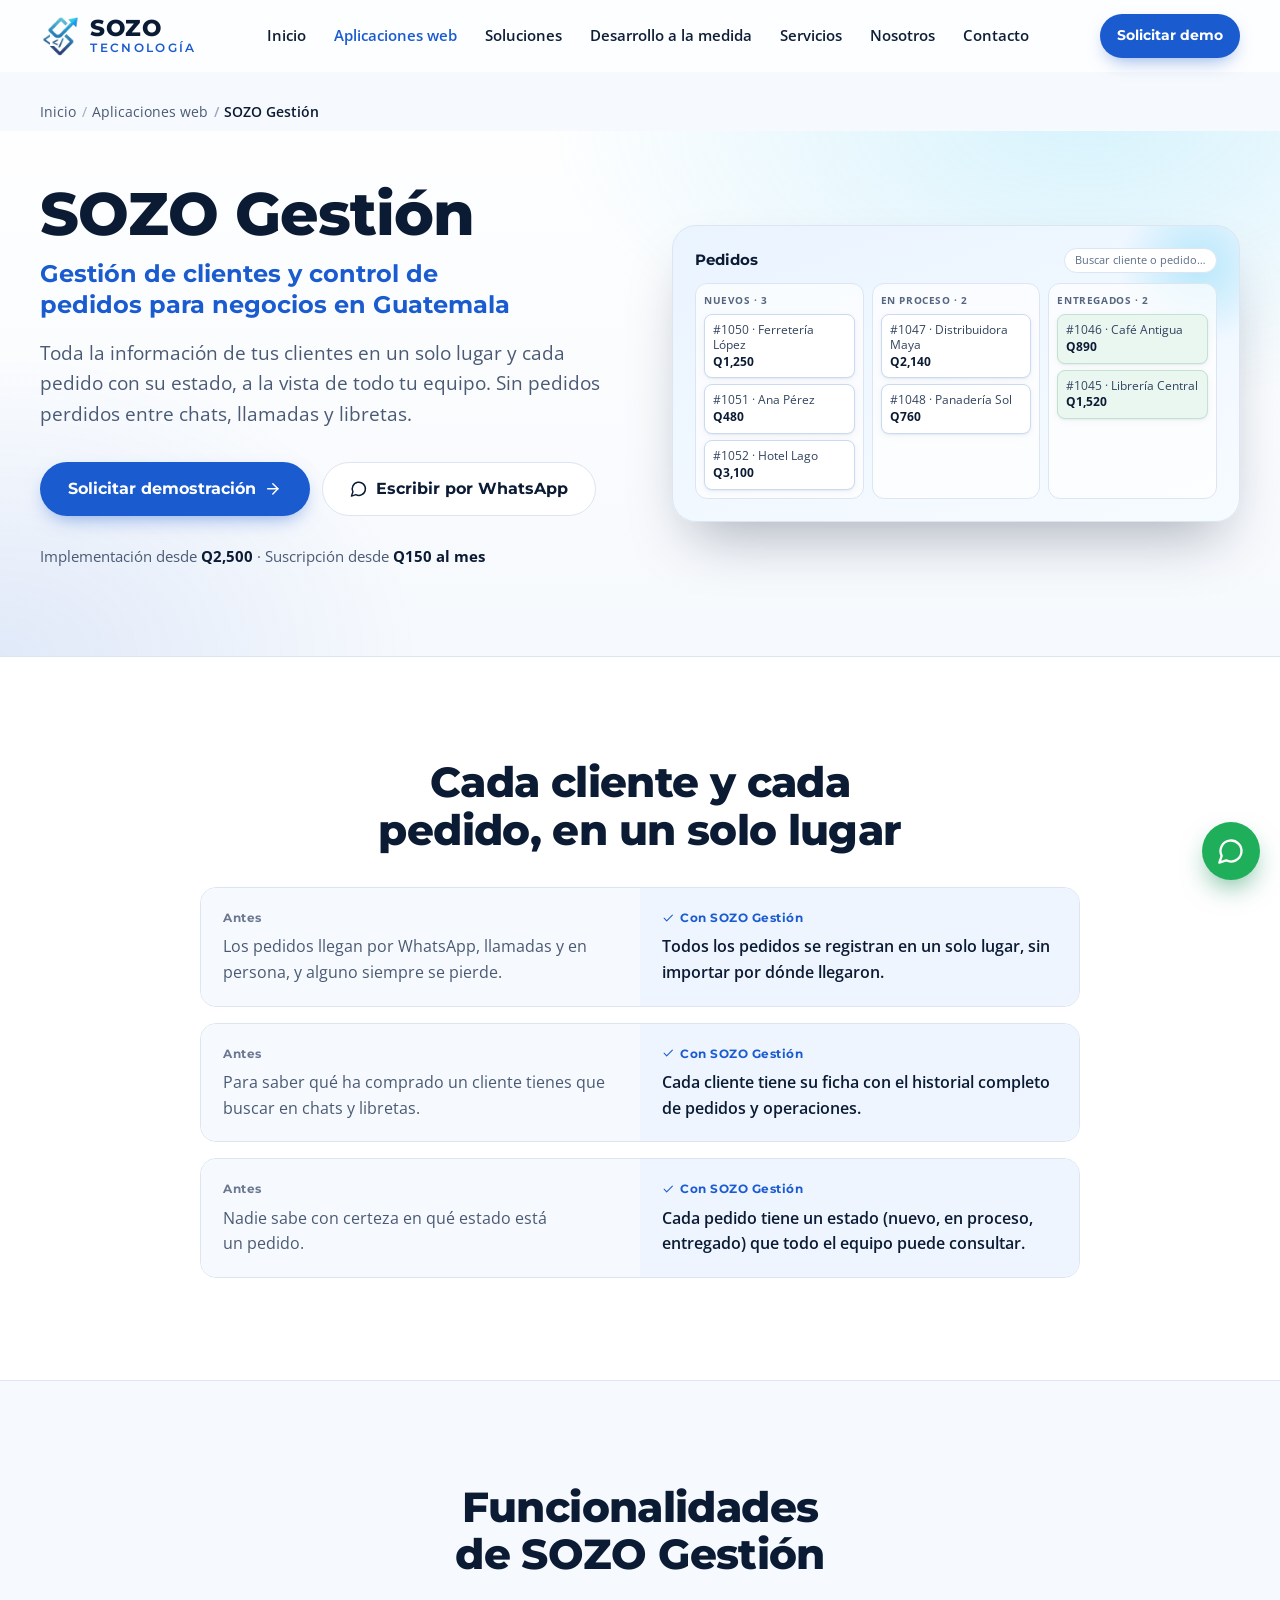
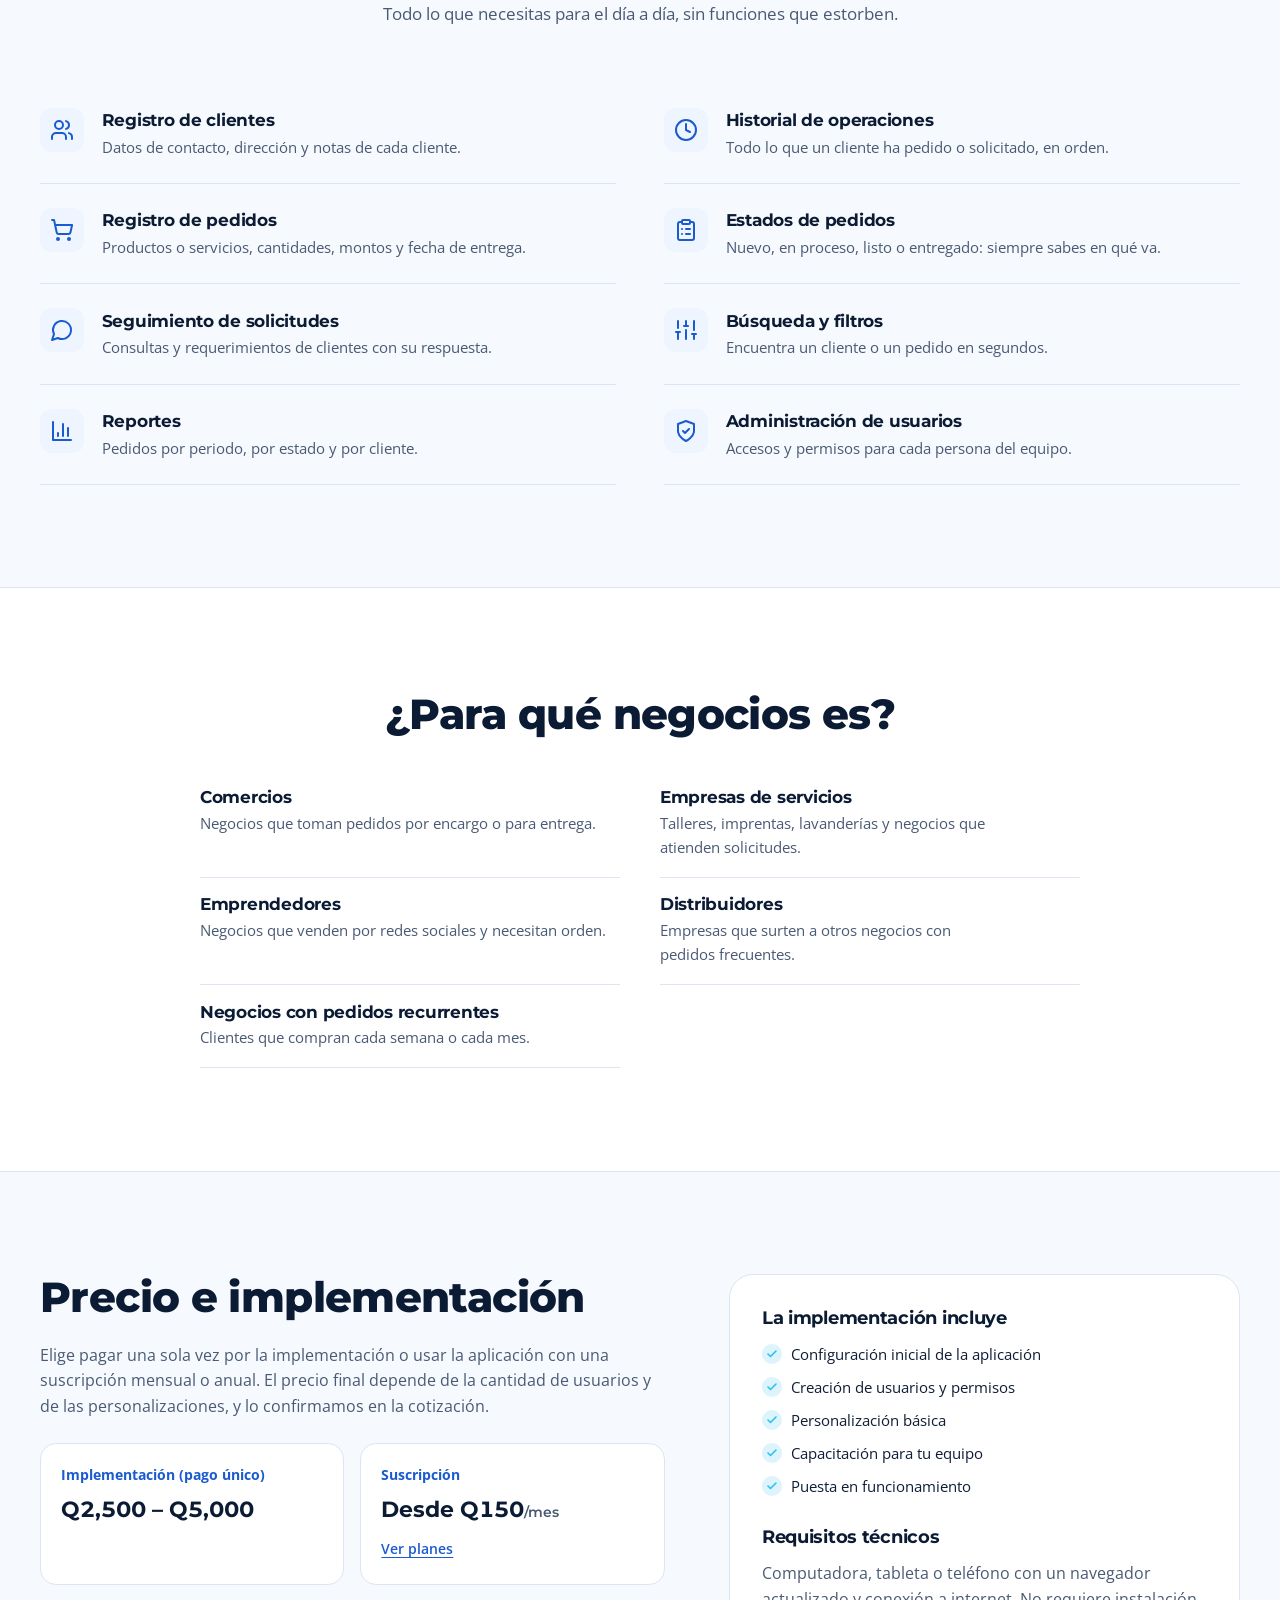
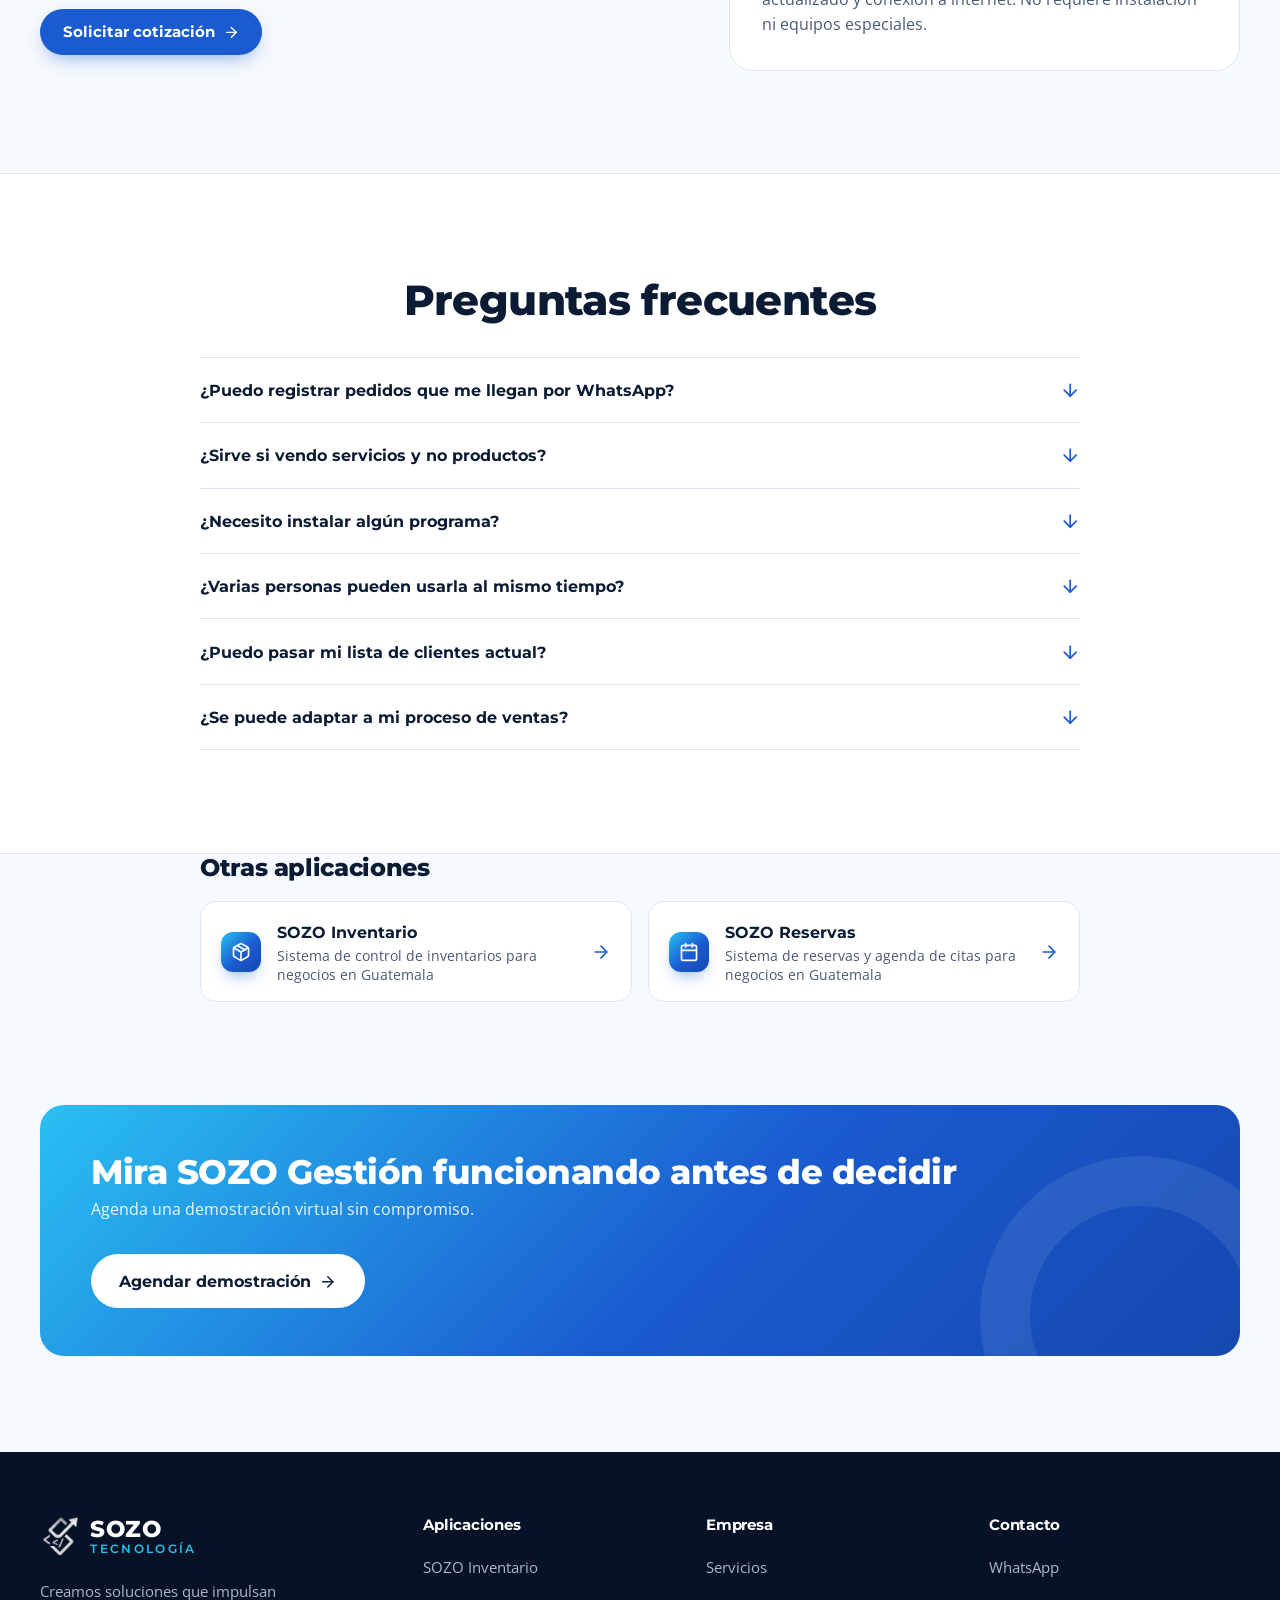
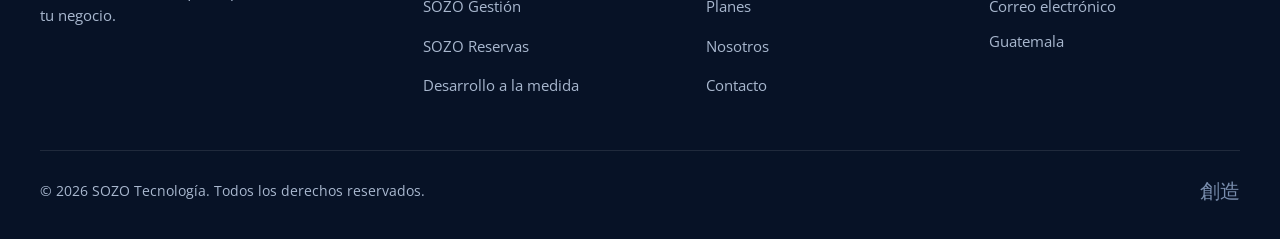
==== aplicaciones/gestion/index.html @ 4a306471 "Páginas propias para SOZO Inventario, Gestión y Reservas" ====
<!doctype html>
<html lang="es-GT">
<head>
  <meta charset="utf-8">
  <meta name="viewport" content="width=device-width, initial-scale=1">
  <title>SOZO Gestión | Gestión de clientes y control de pedidos en Guatemala</title>
  <meta name="description" content="Centraliza la información de tus clientes y da seguimiento a cada pedido, desde que entra hasta que se entrega. Implementación desde Q2,500 en Guatemala.">
  <link rel="canonical" href="https://sazosoluciones.github.io/sozo-tecnologia/aplicaciones/gestion/">
  <meta name="robots" content="index, follow">
  <meta name="theme-color" content="#FFFFFF">
  <meta property="og:type" content="website">
  <meta property="og:locale" content="es_GT">
  <meta property="og:site_name" content="SOZO Tecnología">
  <meta property="og:url" content="https://sazosoluciones.github.io/sozo-tecnologia/aplicaciones/gestion/">
  <meta property="og:title" content="SOZO Gestión: Gestión de clientes y control de pedidos para negocios en Guatemala">
  <meta property="og:description" content="Centraliza la información de tus clientes y da seguimiento a cada pedido, desde que entra hasta que se entrega. Implementación desde Q2,500 en Guatemala.">
  <meta property="og:image" content="https://sazosoluciones.github.io/sozo-tecnologia/assets/og-image.jpg">
  <meta property="og:image:width" content="1200">
  <meta property="og:image:height" content="630">
  <meta property="og:image:alt" content="Logo de SOZO Tecnología: aplicaciones web para negocios en Guatemala">
  <meta name="twitter:card" content="summary_large_image">
  <meta name="twitter:title" content="SOZO Gestión | Gestión de clientes y control de pedidos en Guatemala">
  <meta name="twitter:description" content="Centraliza la información de tus clientes y da seguimiento a cada pedido, desde que entra hasta que se entrega. Implementación desde Q2,500 en Guatemala.">
  <meta name="twitter:image" content="https://sazosoluciones.github.io/sozo-tecnologia/assets/og-image.jpg">
  <link rel="icon" href="../../assets/favicon.ico" sizes="any">
  <link rel="icon" type="image/png" sizes="32x32" href="../../assets/favicon-32.png">
  <link rel="apple-touch-icon" href="../../assets/apple-touch-icon.png">
  <link rel="preconnect" href="https://fonts.googleapis.com">
  <link rel="preconnect" href="https://fonts.gstatic.com" crossorigin>
  <link href="https://fonts.googleapis.com/css2?family=Montserrat:wght@600;700;800&family=Open+Sans:wght@400;500;600;700&display=swap" rel="stylesheet">
  <link rel="stylesheet" href="../../styles.css">
  <script>document.documentElement.classList.add("js");</script>
  <script type="application/ld+json">
{
  "@context": "https://schema.org",
  "@graph": [
    {
      "@type": "SoftwareApplication",
      "@id": "https://sazosoluciones.github.io/sozo-tecnologia/aplicaciones/gestion/#aplicacion",
      "name": "SOZO Gestión",
      "description": "Centraliza la información de tus clientes y da seguimiento a cada pedido, desde que entra hasta que se entrega. Implementación desde Q2,500 en Guatemala.",
      "url": "https://sazosoluciones.github.io/sozo-tecnologia/aplicaciones/gestion/",
      "applicationCategory": "BusinessApplication",
      "operatingSystem": "Navegador web",
      "inLanguage": "es",
      "image": "https://sazosoluciones.github.io/sozo-tecnologia/assets/og-image.jpg",
      "featureList": [
        "Registro de clientes",
        "Historial de operaciones",
        "Registro de pedidos",
        "Estados de pedidos",
        "Seguimiento de solicitudes",
        "Búsqueda y filtros",
        "Reportes",
        "Administración de usuarios"
      ],
      "offers": {
        "@type": "AggregateOffer",
        "priceCurrency": "GTQ",
        "lowPrice": 2500,
        "highPrice": 5000,
        "description": "Precio de implementación. También disponible por suscripción mensual desde Q150.",
        "areaServed": "GT"
      },
      "provider": {
        "@id": "https://sazosoluciones.github.io/sozo-tecnologia/#empresa"
      }
    },
    {
      "@type": "ProfessionalService",
      "@id": "https://sazosoluciones.github.io/sozo-tecnologia/#empresa",
      "name": "SOZO Tecnología",
      "url": "https://sazosoluciones.github.io/sozo-tecnologia/",
      "telephone": "+502 5690 7669",
      "email": "sazosolucionesdigitales@gmail.com",
      "areaServed": {
        "@type": "Country",
        "name": "Guatemala"
      }
    },
    {
      "@type": "BreadcrumbList",
      "itemListElement": [
        {
          "@type": "ListItem",
          "position": 1,
          "name": "Inicio",
          "item": "https://sazosoluciones.github.io/sozo-tecnologia/"
        },
        {
          "@type": "ListItem",
          "position": 2,
          "name": "Aplicaciones web",
          "item": "https://sazosoluciones.github.io/sozo-tecnologia/#aplicaciones"
        },
        {
          "@type": "ListItem",
          "position": 3,
          "name": "SOZO Gestión",
          "item": "https://sazosoluciones.github.io/sozo-tecnologia/aplicaciones/gestion/"
        }
      ]
    },
    {
      "@type": "FAQPage",
      "mainEntity": [
        {
          "@type": "Question",
          "name": "¿Puedo registrar pedidos que me llegan por WhatsApp?",
          "acceptedAnswer": {
            "@type": "Answer",
            "text": "Sí. Cualquier persona de tu equipo registra el pedido en la aplicación, sin importar si llegó por WhatsApp, por teléfono o en persona. Así todos quedan en un solo lugar."
          }
        },
        {
          "@type": "Question",
          "name": "¿Sirve si vendo servicios y no productos?",
          "acceptedAnswer": {
            "@type": "Answer",
            "text": "Sí. Puedes registrar solicitudes de servicio y darles seguimiento con sus estados, igual que un pedido."
          }
        },
        {
          "@type": "Question",
          "name": "¿Necesito instalar algún programa?",
          "acceptedAnswer": {
            "@type": "Answer",
            "text": "No. SOZO Gestión funciona en el navegador de tu computadora, tableta o teléfono, con conexión a internet."
          }
        },
        {
          "@type": "Question",
          "name": "¿Varias personas pueden usarla al mismo tiempo?",
          "acceptedAnswer": {
            "@type": "Answer",
            "text": "Sí, en los planes Estándar y Profesional. Cada persona tiene su usuario y sus permisos, y todos ven la misma información actualizada."
          }
        },
        {
          "@type": "Question",
          "name": "¿Puedo pasar mi lista de clientes actual?",
          "acceptedAnswer": {
            "@type": "Answer",
            "text": "Sí. Con el servicio de carga inicial de datos, desde Q500, cargamos tus clientes para que empieces con la información completa."
          }
        },
        {
          "@type": "Question",
          "name": "¿Se puede adaptar a mi proceso de ventas?",
          "acceptedAnswer": {
            "@type": "Answer",
            "text": "Sí. Podemos ajustar estados, campos y reportes, o agregar módulos como personalización, con precios desde Q500 según el alcance."
          }
        }
      ]
    }
  ]
}
  </script>
</head>
<body data-app="gestion">

<!-- Página generada por _build/generar_paginas.py: edita el contenido allí -->
<svg width="0" height="0" style="position:absolute" aria-hidden="true">
  <defs>
    <linearGradient id="g-brand" x1="0" y1="0" x2="1" y2="1"><stop offset="0" stop-color="#29C0F2"/><stop offset="1" stop-color="#1A55C8"/></linearGradient>
  </defs>
  <symbol id="i-package" viewBox="0 0 24 24"><path d="M16.5 9.4 7.55 4.24"/><path d="M21 16V8a2 2 0 0 0-1-1.73l-7-4a2 2 0 0 0-2 0l-7 4A2 2 0 0 0 3 8v8a2 2 0 0 0 1 1.73l7 4a2 2 0 0 0 2 0l7-4A2 2 0 0 0 21 16z"/><polyline points="3.29 7 12 12 20.71 7"/><line x1="12" x2="12" y1="22" y2="12"/></symbol>
  <symbol id="i-users" viewBox="0 0 24 24"><path d="M16 21v-2a4 4 0 0 0-4-4H6a4 4 0 0 0-4 4v2"/><circle cx="9" cy="7" r="4"/><path d="M22 21v-2a4 4 0 0 0-3-3.87"/><path d="M16 3.13a4 4 0 0 1 0 7.75"/></symbol>
  <symbol id="i-calendar" viewBox="0 0 24 24"><rect width="18" height="18" x="3" y="4" rx="2"/><line x1="16" x2="16" y1="2" y2="6"/><line x1="8" x2="8" y1="2" y2="6"/><line x1="3" x2="21" y1="10" y2="10"/></symbol>
  <symbol id="i-cart" viewBox="0 0 24 24"><circle cx="8" cy="21" r="1"/><circle cx="19" cy="21" r="1"/><path d="M2.05 2.05h2l2.66 12.42a2 2 0 0 0 2 1.58h9.78a2 2 0 0 0 1.95-1.57l1.65-7.43H5.12"/></symbol>
  <symbol id="i-clipboard" viewBox="0 0 24 24"><rect width="8" height="4" x="8" y="2" rx="1"/><path d="M16 4h2a2 2 0 0 1 2 2v14a2 2 0 0 1-2 2H6a2 2 0 0 1-2-2V6a2 2 0 0 1 2-2h2"/><path d="M12 11h4"/><path d="M12 16h4"/><path d="M8 11h.01"/><path d="M8 16h.01"/></symbol>
  <symbol id="i-trending" viewBox="0 0 24 24"><polyline points="22 7 13.5 15.5 8.5 10.5 2 17"/><polyline points="16 7 22 7 22 13"/></symbol>
  <symbol id="i-wallet" viewBox="0 0 24 24"><path d="M21 12V7H5a2 2 0 0 1 0-4h14v4"/><path d="M3 5v14a2 2 0 0 0 2 2h16v-5"/><path d="M18 12a2 2 0 0 0 0 4h4v-4Z"/></symbol>
  <symbol id="i-database" viewBox="0 0 24 24"><ellipse cx="12" cy="5" rx="9" ry="3"/><path d="M3 5V19A9 3 0 0 0 21 19V5"/><path d="M3 12A9 3 0 0 0 21 12"/></symbol>
  <symbol id="i-sliders" viewBox="0 0 24 24"><line x1="4" x2="4" y1="21" y2="14"/><line x1="4" x2="4" y1="10" y2="3"/><line x1="12" x2="12" y1="21" y2="12"/><line x1="12" x2="12" y1="8" y2="3"/><line x1="20" x2="20" y1="21" y2="16"/><line x1="20" x2="20" y1="12" y2="3"/><line x1="2" x2="6" y1="14" y2="14"/><line x1="10" x2="14" y1="8" y2="8"/><line x1="18" x2="22" y1="16" y2="16"/></symbol>
  <symbol id="i-monitor" viewBox="0 0 24 24"><rect width="20" height="14" x="2" y="3" rx="2"/><line x1="8" x2="16" y1="21" y2="21"/><line x1="12" x2="12" y1="17" y2="21"/></symbol>
  <symbol id="i-shield" viewBox="0 0 24 24"><path d="M12 22s8-4 8-10V5l-8-3-8 3v7c0 6 8 10 8 10"/><path d="m9 12 2 2 4-4"/></symbol>
  <symbol id="i-zap" viewBox="0 0 24 24"><polygon points="13 2 3 14 12 14 11 22 21 10 12 10 13 2"/></symbol>
  <symbol id="i-headphones" viewBox="0 0 24 24"><path d="M3 14h3a2 2 0 0 1 2 2v3a2 2 0 0 1-2 2H5a2 2 0 0 1-2-2v-7a9 9 0 0 1 18 0v7a2 2 0 0 1-2 2h-1a2 2 0 0 1-2-2v-3a2 2 0 0 1 2-2h3"/></symbol>
  <symbol id="i-cap" viewBox="0 0 24 24"><path d="M22 10v6M2 10l10-5 10 5-10 5z"/><path d="M6 12v5c3 3 9 3 12 0v-5"/></symbol>
  <symbol id="i-wrench" viewBox="0 0 24 24"><path d="M14.7 6.3a1 1 0 0 0 0 1.4l1.6 1.6a1 1 0 0 0 1.4 0l3.77-3.77a6 6 0 0 1-7.94 7.94l-6.91 6.91a2.12 2.12 0 0 1-3-3l6.91-6.91a6 6 0 0 1 7.94-7.94l-3.76 3.76z"/></symbol>
  <symbol id="i-plug" viewBox="0 0 24 24"><path d="M12 22v-5"/><path d="M9 8V2"/><path d="M15 8V2"/><path d="M18 8v5a4 4 0 0 1-4 4h-4a4 4 0 0 1-4-4V8Z"/></symbol>
  <symbol id="i-rocket" viewBox="0 0 24 24"><path d="M4.5 16.5c-1.5 1.26-2 5-2 5s3.74-.5 5-2c.71-.84.7-2.13-.09-2.91a2.18 2.18 0 0 0-2.91-.09z"/><path d="m12 15-3-3a22 22 0 0 1 2-3.95A12.88 12.88 0 0 1 22 2c0 2.72-.78 7.5-6 11a22.35 22.35 0 0 1-4 2z"/><path d="M9 12H4s.55-3.03 2-4c1.62-1.08 5 0 5 0"/><path d="M12 15v5s3.03-.55 4-2c1.08-1.62 0-5 0-5"/></symbol>
  <symbol id="i-pen" viewBox="0 0 24 24"><path d="M12 20h9"/><path d="M16.5 3.5a2.12 2.12 0 0 1 3 3L7 19l-4 1 1-4Z"/></symbol>
  <symbol id="i-check" viewBox="0 0 24 24"><path d="M20 6 9 17l-5-5"/></symbol>
  <symbol id="i-arrow" viewBox="0 0 24 24"><path d="M5 12h14"/><path d="m12 5 7 7-7 7"/></symbol>
  <symbol id="i-chat" viewBox="0 0 24 24"><path d="M7.9 20A9 9 0 1 0 4 16.1L2 22Z"/></symbol>
  <symbol id="i-mail" viewBox="0 0 24 24"><rect width="20" height="16" x="2" y="4" rx="2"/><path d="m22 7-8.97 5.7a1.94 1.94 0 0 1-2.06 0L2 7"/></symbol>
  <symbol id="i-menu" viewBox="0 0 24 24"><line x1="4" x2="20" y1="12" y2="12"/><line x1="4" x2="20" y1="6" y2="6"/><line x1="4" x2="20" y1="18" y2="18"/></symbol>
  <symbol id="i-x" viewBox="0 0 24 24"><path d="M18 6 6 18"/><path d="m6 6 12 12"/></symbol>
  <symbol id="i-chart" viewBox="0 0 24 24"><path d="M3 3v18h18"/><path d="M18 17V9"/><path d="M13 17V5"/><path d="M8 17v-3"/></symbol>
  <symbol id="i-layers" viewBox="0 0 24 24"><path d="m12.83 2.18a2 2 0 0 0-1.66 0L2.6 6.08a1 1 0 0 0 0 1.83l8.58 3.91a2 2 0 0 0 1.66 0l8.58-3.9a1 1 0 0 0 0-1.83Z"/><path d="m22 17.65-9.17 4.16a2 2 0 0 1-1.66 0L2 17.65"/><path d="m22 12.65-9.17 4.16a2 2 0 0 1-1.66 0L2 12.65"/></symbol>
  <symbol id="i-clock" viewBox="0 0 24 24"><circle cx="12" cy="12" r="10"/><polyline points="12 6 12 12 16 14"/></symbol>
  <symbol id="i-pin" viewBox="0 0 24 24"><path d="M20 10c0 6-8 12-8 12s-8-6-8-12a8 8 0 0 1 16 0Z"/><circle cx="12" cy="10" r="3"/></symbol>
  <symbol id="i-briefcase" viewBox="0 0 24 24"><rect width="20" height="14" x="2" y="7" rx="2"/><path d="M16 21V5a2 2 0 0 0-2-2h-4a2 2 0 0 0-2 2v16"/></symbol>
  <symbol id="i-cloud" viewBox="0 0 24 24"><path d="M17.5 19H9a7 7 0 1 1 6.71-9h1.79a4.5 4.5 0 1 1 0 9Z"/></symbol>
  <symbol id="i-code" viewBox="0 0 24 24"><polyline points="16 18 22 12 16 6"/><polyline points="8 6 2 12 8 18"/></symbol>
</svg>

<a class="skip-link" href="#contenido">Saltar al contenido</a>

<header class="site-header" id="top">
  <div class="container header-inner">
    <a class="brand" href="../../" aria-label="SOZO Tecnología, ir al inicio">
      <img src="../../assets/sozo-mark-96.png" alt="" width="40" height="40">
      <span class="brand-text">
        <span class="brand-name">SOZO</span>
        <span class="brand-sub">Tecnología</span>
      </span>
    </a>

    <nav class="main-nav" id="main-nav" aria-label="Principal">
      <ul>
        <li><a href="../../">Inicio</a></li>
        <li><a class="active" href="../../#aplicaciones">Aplicaciones web</a></li>
        <li><a href="../../#soluciones">Soluciones</a></li>
        <li><a href="../../#personalizado">Desarrollo a la medida</a></li>
        <li><a href="../../#servicios">Servicios</a></li>
        <li><a href="../../#nosotros">Nosotros</a></li>
        <li><a href="../../#contacto">Contacto</a></li>
      </ul>
      <a class="btn btn-primary nav-cta-mobile" href="../../?solicitud=demo&amp;app=gestion#contacto">Solicitar demostración</a>
    </nav>

    <div class="header-actions">
      <a class="btn btn-primary btn-sm header-cta" href="../../?solicitud=demo&amp;app=gestion#contacto">Solicitar demo</a>
      <button class="nav-toggle" type="button" aria-expanded="false" aria-controls="main-nav" aria-label="Abrir menú">
        <svg class="icon"><use href="#i-menu"/></svg>
      </button>
    </div>
  </div>
</header>

<main id="contenido">
  <nav class="breadcrumb container" aria-label="Ruta de navegación">
    <ol>
      <li><a href="../../">Inicio</a></li>
      <li><a href="../../#aplicaciones">Aplicaciones web</a></li>
      <li aria-current="page">SOZO Gestión</li>
    </ol>
  </nav>

  <section class="app-hero">
    <div class="hero-bg" aria-hidden="true"></div>
    <div class="container app-hero-grid">
      <div class="app-hero-copy">
        <h1><span class="h1-name">SOZO Gestión</span> <span class="h1-sub">Gestión de clientes y control de pedidos para negocios en Guatemala</span></h1>
        <p class="lead">Toda la información de tus clientes en un solo lugar y cada pedido con su estado, a la vista de todo tu equipo. Sin pedidos perdidos entre chats, llamadas y libretas.</p>
        <div class="hero-ctas">
          <a class="btn btn-primary btn-lg" href="../../?solicitud=demo&amp;app=gestion#contacto">Solicitar demostración <svg class="icon" aria-hidden="true"><use href="#i-arrow"/></svg></a>
          <a class="btn btn-ghost btn-lg js-wa" href="https://wa.me/50256907669" target="_blank" rel="noopener"><svg class="icon" aria-hidden="true"><use href="#i-chat"/></svg> Escribir por WhatsApp</a>
        </div>
        <p class="price-line">Implementación desde <strong>Q2,500</strong> · Suscripción desde <strong>Q150 al mes</strong></p>
      </div>
      <div class="app-hero-visual">
<div class="app-shot lg shot-orders" aria-hidden="true">
  <div class="s-head"><b>Pedidos</b><span class="s-search">Buscar cliente o pedido…</span></div>
  <div class="s-kanban">
    <div><small>Nuevos · 3</small><i>#1050 · Ferretería López<em>Q1,250</em></i><i>#1051 · Ana Pérez<em>Q480</em></i><i>#1052 · Hotel Lago<em>Q3,100</em></i></div>
    <div><small>En proceso · 2</small><i>#1047 · Distribuidora Maya<em>Q2,140</em></i><i>#1048 · Panadería Sol<em>Q760</em></i></div>
    <div><small>Entregados · 2</small><i class="done">#1046 · Café Antigua<em>Q890</em></i><i class="done">#1045 · Librería Central<em>Q1,520</em></i></div>
  </div>
</div>
      </div>
    </div>
  </section>

  <section class="section section-white" aria-labelledby="t-problema">
    <div class="container narrow">
      <h2 id="t-problema">Cada cliente y cada pedido, en un solo lugar</h2>
      <ul class="compare">
        <li class="compare-row">
          <p class="before"><span class="tag-before">Antes</span>Los pedidos llegan por WhatsApp, llamadas y en persona, y alguno siempre se pierde.</p>
          <p class="after"><span class="tag-after"><svg class="icon" aria-hidden="true"><use href="#i-check"/></svg>Con SOZO Gestión</span>Todos los pedidos se registran en un solo lugar, sin importar por dónde llegaron.</p>
        </li>
        <li class="compare-row">
          <p class="before"><span class="tag-before">Antes</span>Para saber qué ha comprado un cliente tienes que buscar en chats y libretas.</p>
          <p class="after"><span class="tag-after"><svg class="icon" aria-hidden="true"><use href="#i-check"/></svg>Con SOZO Gestión</span>Cada cliente tiene su ficha con el historial completo de pedidos y operaciones.</p>
        </li>
        <li class="compare-row">
          <p class="before"><span class="tag-before">Antes</span>Nadie sabe con certeza en qué estado está un pedido.</p>
          <p class="after"><span class="tag-after"><svg class="icon" aria-hidden="true"><use href="#i-check"/></svg>Con SOZO Gestión</span>Cada pedido tiene un estado (nuevo, en proceso, entregado) que todo el equipo puede consultar.</p>
        </li>
      </ul>
    </div>
  </section>

  <section class="section" aria-labelledby="t-funciones">
    <div class="container">
      <div class="section-head">
        <h2 id="t-funciones">Funcionalidades de SOZO Gestión</h2>
        <p>Todo lo que necesitas para el día a día, sin funciones que estorben.</p>
      </div>
      <ul class="service-grid">
        <li class="service"><svg class="icon" aria-hidden="true"><use href="#i-users"/></svg><h3>Registro de clientes</h3><p>Datos de contacto, dirección y notas de cada cliente.</p></li>
        <li class="service"><svg class="icon" aria-hidden="true"><use href="#i-clock"/></svg><h3>Historial de operaciones</h3><p>Todo lo que un cliente ha pedido o solicitado, en orden.</p></li>
        <li class="service"><svg class="icon" aria-hidden="true"><use href="#i-cart"/></svg><h3>Registro de pedidos</h3><p>Productos o servicios, cantidades, montos y fecha de entrega.</p></li>
        <li class="service"><svg class="icon" aria-hidden="true"><use href="#i-clipboard"/></svg><h3>Estados de pedidos</h3><p>Nuevo, en proceso, listo o entregado: siempre sabes en qué va.</p></li>
        <li class="service"><svg class="icon" aria-hidden="true"><use href="#i-chat"/></svg><h3>Seguimiento de solicitudes</h3><p>Consultas y requerimientos de clientes con su respuesta.</p></li>
        <li class="service"><svg class="icon" aria-hidden="true"><use href="#i-sliders"/></svg><h3>Búsqueda y filtros</h3><p>Encuentra un cliente o un pedido en segundos.</p></li>
        <li class="service"><svg class="icon" aria-hidden="true"><use href="#i-chart"/></svg><h3>Reportes</h3><p>Pedidos por periodo, por estado y por cliente.</p></li>
        <li class="service"><svg class="icon" aria-hidden="true"><use href="#i-shield"/></svg><h3>Administración de usuarios</h3><p>Accesos y permisos para cada persona del equipo.</p></li>
      </ul>
    </div>
  </section>

  <section class="section section-white" aria-labelledby="t-para">
    <div class="container narrow">
      <h2 id="t-para">¿Para qué negocios es?</h2>
      <ul class="audience">
        <li><h3>Comercios</h3><p>Negocios que toman pedidos por encargo o para entrega.</p></li>
        <li><h3>Empresas de servicios</h3><p>Talleres, imprentas, lavanderías y negocios que atienden solicitudes.</p></li>
        <li><h3>Emprendedores</h3><p>Negocios que venden por redes sociales y necesitan orden.</p></li>
        <li><h3>Distribuidores</h3><p>Empresas que surten a otros negocios con pedidos frecuentes.</p></li>
        <li><h3>Negocios con pedidos recurrentes</h3><p>Clientes que compran cada semana o cada mes.</p></li>
      </ul>
    </div>
  </section>

  <section class="section" aria-labelledby="t-precio">
    <div class="container price-grid">
      <div>
        <h2 id="t-precio">Precio e implementación</h2>
        <p class="muted">Elige pagar una sola vez por la implementación o usar la aplicación con una suscripción mensual o anual. El precio final depende de la cantidad de usuarios y de las personalizaciones, y lo confirmamos en la cotización.</p>
        <div class="price-boxes">
          <div class="price-box">
            <span>Implementación (pago único)</span>
            <b>Q2,500 – Q5,000</b>
          </div>
          <div class="price-box">
            <span>Suscripción</span>
            <b>Desde Q150<small>/mes</small></b>
            <a href="../../#planes">Ver planes</a>
          </div>
        </div>
        <a class="btn btn-primary" href="../../?solicitud=cotizacion&amp;app=gestion#contacto">Solicitar cotización <svg class="icon" aria-hidden="true"><use href="#i-arrow"/></svg></a>
      </div>
      <div class="price-details">
        <div>
          <h3>La implementación incluye</h3>
          <ul class="check-list">
            <li>Configuración inicial de la aplicación</li>
            <li>Creación de usuarios y permisos</li>
            <li>Personalización básica</li>
            <li>Capacitación para tu equipo</li>
            <li>Puesta en funcionamiento</li>
          </ul>
        </div>
        <div>
          <h3>Requisitos técnicos</h3>
          <p>Computadora, tableta o teléfono con un navegador actualizado y conexión a internet. No requiere instalación ni equipos especiales.</p>
        </div>
      </div>
    </div>
  </section>

  <section class="section section-white" aria-labelledby="t-faq">
    <div class="container narrow">
      <h2 id="t-faq">Preguntas frecuentes</h2>
      <div class="faq">
        <details class="faq-item">
          <summary>¿Puedo registrar pedidos que me llegan por WhatsApp?<svg class="icon faq-chev" aria-hidden="true"><use href="#i-arrow"/></svg></summary>
          <p>Sí. Cualquier persona de tu equipo registra el pedido en la aplicación, sin importar si llegó por WhatsApp, por teléfono o en persona. Así todos quedan en un solo lugar.</p>
        </details>
        <details class="faq-item">
          <summary>¿Sirve si vendo servicios y no productos?<svg class="icon faq-chev" aria-hidden="true"><use href="#i-arrow"/></svg></summary>
          <p>Sí. Puedes registrar solicitudes de servicio y darles seguimiento con sus estados, igual que un pedido.</p>
        </details>
        <details class="faq-item">
          <summary>¿Necesito instalar algún programa?<svg class="icon faq-chev" aria-hidden="true"><use href="#i-arrow"/></svg></summary>
          <p>No. SOZO Gestión funciona en el navegador de tu computadora, tableta o teléfono, con conexión a internet.</p>
        </details>
        <details class="faq-item">
          <summary>¿Varias personas pueden usarla al mismo tiempo?<svg class="icon faq-chev" aria-hidden="true"><use href="#i-arrow"/></svg></summary>
          <p>Sí, en los planes Estándar y Profesional. Cada persona tiene su usuario y sus permisos, y todos ven la misma información actualizada.</p>
        </details>
        <details class="faq-item">
          <summary>¿Puedo pasar mi lista de clientes actual?<svg class="icon faq-chev" aria-hidden="true"><use href="#i-arrow"/></svg></summary>
          <p>Sí. Con el servicio de carga inicial de datos, desde Q500, cargamos tus clientes para que empieces con la información completa.</p>
        </details>
        <details class="faq-item">
          <summary>¿Se puede adaptar a mi proceso de ventas?<svg class="icon faq-chev" aria-hidden="true"><use href="#i-arrow"/></svg></summary>
          <p>Sí. Podemos ajustar estados, campos y reportes, o agregar módulos como personalización, con precios desde Q500 según el alcance.</p>
        </details>
      </div>
    </div>
  </section>

  <section class="section other-apps" aria-labelledby="t-otras">
    <div class="container narrow">
      <h2 id="t-otras">Otras aplicaciones</h2>
      <div class="other-list">
        <a class="other-app" href="../../aplicaciones/inventario/">
          <span class="icon-badge sm"><svg class="icon" aria-hidden="true"><use href="#i-package"/></svg></span>
          <span><b>SOZO Inventario</b><small>Sistema de control de inventarios para negocios en Guatemala</small></span>
          <svg class="icon other-arrow" aria-hidden="true"><use href="#i-arrow"/></svg>
        </a>
        <a class="other-app" href="../../aplicaciones/reservas/">
          <span class="icon-badge sm"><svg class="icon" aria-hidden="true"><use href="#i-calendar"/></svg></span>
          <span><b>SOZO Reservas</b><small>Sistema de reservas y agenda de citas para negocios en Guatemala</small></span>
          <svg class="icon other-arrow" aria-hidden="true"><use href="#i-arrow"/></svg>
        </a>
      </div>
    </div>
  </section>

  <section class="cta-band" aria-labelledby="t-cta">
    <div class="container cta-inner">
      <div>
        <h2 id="t-cta">Mira SOZO Gestión funcionando antes de decidir</h2>
        <p>Agenda una demostración virtual sin compromiso.</p>
      </div>
      <a class="btn btn-light btn-lg" href="../../?solicitud=demo&amp;app=gestion#contacto">Agendar demostración <svg class="icon" aria-hidden="true"><use href="#i-arrow"/></svg></a>
    </div>
  </section>
</main>

<footer class="site-footer">
  <div class="container footer-grid">
    <div class="footer-brand">
      <a class="brand brand-light" href="../../" aria-label="SOZO Tecnología, ir al inicio">
        <img src="../../assets/sozo-mark-white-96.png" alt="" width="40" height="40" loading="lazy" decoding="async">
        <span class="brand-text"><span class="brand-name">SOZO</span><span class="brand-sub">Tecnología</span></span>
      </a>
      <p>Creamos soluciones que impulsan tu negocio.</p>
    </div>
    <nav aria-label="Aplicaciones">
      <h3>Aplicaciones</h3>
      <ul>
        <li><a href="../../aplicaciones/inventario/">SOZO Inventario</a></li>
        <li><a href="../../aplicaciones/gestion/">SOZO Gestión</a></li>
        <li><a href="../../aplicaciones/reservas/">SOZO Reservas</a></li>
        <li><a href="../../#personalizado">Desarrollo a la medida</a></li>
      </ul>
    </nav>
    <nav aria-label="Empresa">
      <h3>Empresa</h3>
      <ul>
        <li><a href="../../#servicios">Servicios</a></li>
        <li><a href="../../#planes">Planes</a></li>
        <li><a href="../../#nosotros">Nosotros</a></li>
        <li><a href="../../#contacto">Contacto</a></li>
      </ul>
    </nav>
    <div>
      <h3>Contacto</h3>
      <ul>
        <li><a class="js-wa" href="https://wa.me/50256907669" target="_blank" rel="noopener">WhatsApp</a></li>
        <li><a class="js-mail" href="mailto:sazosolucionesdigitales@gmail.com">Correo electrónico</a></li>
        <li>Guatemala</li>
      </ul>
    </div>
  </div>
  <div class="container footer-bottom">
    <p>© <span id="year">2026</span> SOZO Tecnología. Todos los derechos reservados.</p>
    <p lang="ja" class="footer-kanji">創造</p>
  </div>
</footer>

<a class="wa-float js-wa" href="https://wa.me/50256907669" target="_blank" rel="noopener" aria-label="Escríbenos por WhatsApp">
  <svg class="icon"><use href="#i-chat"/></svg>
</a>

<script src="../../script.js"></script>
</body>
</html>
---- styles.css ----
/* =========================================================
   SOZO Tecnología: hoja de estilos
   Colores tomados del logotipo: cian → azul → azul marino
   ========================================================= */
:root {
  --navy-950: #071226;
  --navy-900: #0B1B34;
  --navy-800: #13284A;
  --navy-700: #1D3763;
  --blue-700: #1648B0;
  --blue-600: #1A5BD0;   /* primario: 5.6:1 sobre blanco */
  --blue-500: #2B79E6;
  --cyan-400: #29C0F2;
  --cyan-100: #DDF4FD;
  --blue-50:  #EEF5FF;

  --bg: #F6F9FD;
  --surface: #FFFFFF;
  --text: #0F1E36;
  --text-muted: #4A5A74;  /* 7:1 sobre blanco */
  --border: #DCE5F1;
  --ok: #0B7343;
  --warn: #9A4508;
  --danger: #C62828;

  --grad-brand: linear-gradient(135deg, var(--cyan-400) 0%, var(--blue-600) 55%, var(--blue-700) 100%);
  --grad-text: linear-gradient(100deg, var(--blue-500) 0%, var(--cyan-400) 100%);

  --font-head: "Montserrat", system-ui, sans-serif;
  --font-body: "Open Sans", system-ui, sans-serif;

  --radius-sm: 10px;
  --radius: 16px;
  --radius-lg: 24px;
  --shadow-sm: 0 1px 2px rgba(11, 27, 52, .06), 0 2px 8px rgba(11, 27, 52, .04);
  --shadow: 0 10px 30px -12px rgba(11, 27, 52, .18), 0 2px 6px rgba(11, 27, 52, .05);
  --shadow-lg: 0 30px 60px -20px rgba(11, 27, 52, .35);

  --ease: cubic-bezier(.22, 1, .36, 1);
  --header-h: 72px;
}

*, *::before, *::after { box-sizing: border-box; }
html { scroll-behavior: smooth; scroll-padding-top: calc(var(--header-h) + 12px); -webkit-text-size-adjust: 100%; }
body {
  margin: 0;
  font-family: var(--font-body);
  font-size: 1rem;
  line-height: 1.6;
  color: var(--text);
  background: var(--bg);
  -webkit-font-smoothing: antialiased;
  overflow-x: hidden;
}
img { max-width: 100%; display: block; }
h1, h2, h3 { font-family: var(--font-head); line-height: 1.15; margin: 0 0 .5em; letter-spacing: -.015em; color: var(--navy-900); text-wrap: balance; }
h1 { font-size: clamp(2.25rem, 4.6vw + .6rem, 3.75rem); font-weight: 800; }
h2 { font-size: clamp(1.75rem, 2.4vw + .8rem, 2.6rem); font-weight: 800; }
h3 { font-size: 1.15rem; font-weight: 700; }
p { margin: 0 0 1em; text-wrap: pretty; }
a { color: var(--blue-600); }
button { font: inherit; }
ul, ol { margin: 0; padding: 0; list-style: none; }

.container { width: min(1200px, 100% - 2.5rem); margin-inline: auto; }
@media (max-width: 480px) { .container { width: calc(100% - 2rem); } }

.icon { width: 1.25em; height: 1.25em; fill: none; stroke: currentColor; stroke-width: 2; stroke-linecap: round; stroke-linejoin: round; flex: none; }

.skip-link { position: absolute; left: 1rem; top: -100px; z-index: 200; background: var(--navy-900); color: #fff; padding: .75rem 1rem; border-radius: var(--radius-sm); }
.skip-link:focus { top: 1rem; }

:focus-visible { outline: 3px solid var(--cyan-400); outline-offset: 3px; border-radius: 6px; }

.eyebrow {
  display: inline-flex; align-items: center; gap: .6rem;
  font-family: var(--font-head); font-weight: 700; font-size: .8rem;
  letter-spacing: .12em; text-transform: uppercase; color: var(--blue-600);
  margin-bottom: 1rem;
}
.accent { color: var(--blue-600); }
.lead strong { color: var(--navy-900); font-weight: 700; }
::selection { background: var(--cyan-100); color: var(--navy-900); }
html { scrollbar-color: #B7C6DC var(--bg); accent-color: var(--blue-600); }
input, textarea { caret-color: var(--blue-600); }
.price, .plan-price, .tier b, .d-price b, .mock-kpis b { font-variant-numeric: tabular-nums; }
a { text-underline-offset: .2em; }
.muted { color: var(--text-muted); }
.small { font-size: .875rem; }

/* ---------- Botones ---------- */
.btn {
  --pad-y: .8rem; --pad-x: 1.35rem;
  display: inline-flex; align-items: center; justify-content: center; gap: .5rem;
  min-height: 46px; padding: var(--pad-y) var(--pad-x);
  border-radius: 999px; border: 1.5px solid transparent;
  font-family: var(--font-head); font-weight: 700; font-size: .95rem; line-height: 1.2;
  text-decoration: none; cursor: pointer; white-space: nowrap;
  transition: transform .2s var(--ease), box-shadow .2s var(--ease), background-color .2s, color .2s, border-color .2s;
}
.btn .icon { width: 1.1em; height: 1.1em; transition: transform .2s var(--ease); }
.btn:hover .icon { transform: translateX(3px); }
.btn:active { transform: translateY(1px) scale(.98); }
.btn-sm { --pad-y: .55rem; --pad-x: 1rem; min-height: 44px; font-size: .875rem; }
.btn-lg { --pad-y: 1rem; --pad-x: 1.7rem; min-height: 54px; font-size: 1rem; }
.btn-block { width: 100%; }
.btn-primary { background: var(--blue-600); color: #fff; box-shadow: 0 8px 20px -8px rgba(26, 91, 208, .6); }
.btn-primary:hover { background: var(--blue-700); box-shadow: 0 12px 26px -8px rgba(26, 91, 208, .7); transform: translateY(-1px); }
.btn-ghost { background: var(--surface); color: var(--navy-900); border-color: var(--border); }
.btn-ghost:hover { border-color: var(--blue-600); color: var(--blue-600); }
.btn-light { background: #fff; color: var(--navy-900); }
.btn-light:hover { background: var(--cyan-100); transform: translateY(-1px); }
.btn-link { background: none; border: 0; color: var(--blue-600); padding-inline: .25rem; box-shadow: none; }
.btn-link:hover { color: var(--blue-700); text-decoration: underline; }

/* ---------- Encabezado ---------- */
.site-header {
  position: sticky; top: 0; z-index: 100; height: var(--header-h);
  background: rgba(255, 255, 255, .82);
  backdrop-filter: saturate(160%) blur(14px); -webkit-backdrop-filter: saturate(160%) blur(14px);
  border-bottom: 1px solid transparent;
  transition: border-color .25s, box-shadow .25s;
}
.site-header.scrolled { border-color: var(--border); box-shadow: 0 4px 20px -12px rgba(11, 27, 52, .2); }
.header-inner { height: 100%; display: flex; align-items: center; justify-content: space-between; gap: 1.5rem; }

.brand { display: inline-flex; align-items: center; gap: .65rem; text-decoration: none; color: var(--navy-900); }
.brand img { width: 40px; height: 40px; object-fit: contain; }
.brand-text { display: flex; flex-direction: column; line-height: 1; }
.brand-name { font-family: var(--font-head); font-weight: 800; font-size: 1.45rem; letter-spacing: .02em; }
.brand-sub { font-family: var(--font-head); font-weight: 600; font-size: .72rem; letter-spacing: .2em; text-transform: uppercase; color: var(--blue-600); margin-top: 3px; }
.brand-light { color: #fff; }
.brand-light .brand-sub { color: var(--cyan-400); }

.main-nav ul { display: flex; gap: .25rem; }
.main-nav a:not(.btn) {
  display: block; padding: .55rem .75rem; border-radius: 999px;
  color: var(--text); text-decoration: none; font-weight: 600; font-size: .92rem;
  transition: color .2s, background-color .2s;
}
.main-nav a:not(.btn):hover { color: var(--blue-600); background: var(--blue-50); }
.main-nav a.active { color: var(--blue-600); }
.nav-cta-mobile { display: none; }
.header-actions { display: flex; align-items: center; gap: .5rem; }
.nav-toggle { display: none; width: 46px; height: 46px; border-radius: 12px; border: 1px solid var(--border); background: #fff; color: var(--navy-900); cursor: pointer; align-items: center; justify-content: center; }
.nav-toggle .icon { width: 22px; height: 22px; }

@media (max-width: 1100px) {
  .main-nav a:not(.btn) { padding: .5rem .55rem; font-size: .88rem; }
}
@media (max-width: 1000px) {
  .nav-toggle { display: inline-flex; }
  .main-nav {
    position: fixed; inset: var(--header-h) 0 auto 0;
    background: #fff; border-bottom: 1px solid var(--border);
    padding: 1rem 1.25rem 1.5rem; box-shadow: var(--shadow);
    max-height: calc(100dvh - var(--header-h)); overflow-y: auto;
    opacity: 0; visibility: hidden; transform: translateY(-8px);
    transition: opacity .2s, transform .25s var(--ease), visibility 0s .25s;
  }
  .main-nav.open { opacity: 1; visibility: visible; transform: none; transition: opacity .2s, transform .25s var(--ease); }
  .main-nav ul { flex-direction: column; gap: 0; }
  .main-nav a:not(.btn) { padding: .9rem .5rem; font-size: 1.05rem; border-radius: 10px; border-bottom: 1px solid var(--border); }
  .nav-cta-mobile { display: flex; width: 100%; margin-top: 1rem; }
}
@media (max-width: 560px) { .header-cta { display: none; } }

/* ---------- Hero ---------- */
.hero { position: relative; padding: clamp(3rem, 7vw, 6rem) 0 clamp(4rem, 8vw, 7rem); overflow: hidden; }
.hero-bg {
  position: absolute; inset: 0; z-index: -1;
  background:
    radial-gradient(900px 500px at 85% 10%, rgba(41, 192, 242, .18), transparent 60%),
    radial-gradient(700px 500px at 0% 100%, rgba(26, 91, 208, .10), transparent 60%),
    linear-gradient(180deg, #fff 0%, var(--bg) 100%);
}
.hero-grid { display: grid; grid-template-columns: 1.05fr 1fr; gap: clamp(2rem, 5vw, 4.5rem); align-items: center; }
.hero h1 { margin-bottom: 1.25rem; }
.lead { font-size: clamp(1.05rem, .6vw + .9rem, 1.2rem); color: var(--text-muted); max-width: 58ch; }
.hero-ctas { display: flex; flex-wrap: wrap; gap: .75rem; margin: 2rem 0 1.75rem; }
.hero-points { display: flex; flex-wrap: wrap; gap: .5rem 1.5rem; color: var(--text-muted); font-size: .92rem; font-weight: 600; }
.hero-points li { display: inline-flex; align-items: center; gap: .45rem; }
.hero-points .icon { color: var(--ok); width: 1.1em; height: 1.1em; }

/* Maqueta del panel */
.hero-visual { position: relative; padding: 1.5rem 0; }
.mock-window {
  background: #fff; border-radius: 18px; border: 1px solid var(--border);
  box-shadow: var(--shadow-lg); overflow: hidden; font-size: 12px;
}
.mock-main { transform: perspective(1400px) rotateY(-6deg) rotateX(3deg); transform-origin: left center; }
.mock-bar { display: flex; align-items: center; gap: 6px; padding: 10px 14px; background: #F2F6FB; border-bottom: 1px solid var(--border); }
.mock-bar span { width: 10px; height: 10px; border-radius: 50%; background: #D5DEEA; }
.mock-bar em { margin-left: 10px; font-style: normal; color: #56667F; font-size: 11px; background: #fff; padding: 2px 10px; border-radius: 6px; border: 1px solid var(--border); }
.mock-body { display: grid; grid-template-columns: 54px 1fr; min-height: 330px; }
.mock-side { background: var(--navy-900); display: flex; flex-direction: column; align-items: center; gap: 14px; padding: 14px 0; }
.mock-side img { width: 26px; height: 26px; object-fit: contain; margin-bottom: 6px; }
.mock-side i { width: 22px; height: 22px; border-radius: 7px; background: rgba(255, 255, 255, .12); }
.mock-side i.on { background: var(--grad-brand); }
.mock-content { padding: 16px; display: grid; gap: 12px; }
.mock-kpis { display: grid; grid-template-columns: repeat(3, 1fr); gap: 10px; }
.mock-kpis div { border: 1px solid var(--border); border-radius: 12px; padding: 10px; display: grid; gap: 2px; }
.mock-kpis small { color: #56667F; font-size: 10px; }
.mock-kpis b { font-family: var(--font-head); font-size: 17px; color: var(--navy-900); }
.mock-kpis span { font-size: 10px; font-weight: 700; }
.up { color: var(--ok); } .warn { color: var(--warn); }
.mock-chart { border: 1px solid var(--border); border-radius: 12px; padding: 12px; height: 120px; }
.bars { height: 100%; display: flex; align-items: flex-end; gap: 8%; }
.bars i { flex: 1; height: var(--h); border-radius: 6px 6px 2px 2px; background: linear-gradient(180deg, var(--cyan-400), var(--blue-600)); opacity: .9; transform-origin: bottom; animation: grow 1s var(--ease) both; }
.bars i:nth-child(odd) { opacity: .55; }
.bars i:nth-child(2) { animation-delay: .05s } .bars i:nth-child(3) { animation-delay: .1s } .bars i:nth-child(4) { animation-delay: .15s }
.bars i:nth-child(5) { animation-delay: .2s } .bars i:nth-child(6) { animation-delay: .25s } .bars i:nth-child(7) { animation-delay: .3s } .bars i:nth-child(8) { animation-delay: .35s }
@keyframes grow { from { transform: scaleY(0); } }
.mock-rows { display: grid; gap: 6px; }
.mock-rows div { display: flex; align-items: center; gap: 8px; padding: 8px 10px; border-radius: 10px; background: #F6F9FD; color: #33435E; }
.mock-rows em { margin-left: auto; font-style: normal; font-weight: 700; color: var(--navy-900); }
.dot { width: 8px; height: 8px; border-radius: 50%; }
.dot.ok { background: var(--ok); } .dot.wait { background: #E0A100; } .dot.new { background: var(--blue-500); }

.float-card {
  position: absolute; display: flex; align-items: center; gap: 10px;
  background: #fff; border: 1px solid var(--border); border-radius: 14px; padding: 10px 14px;
  box-shadow: var(--shadow); font-size: 13px; line-height: 1.3;
  animation: float 6s ease-in-out infinite;
}
.float-card b { display: block; color: var(--navy-900); font-family: var(--font-head); font-size: 13px; }
.float-card small { color: var(--text-muted); }
.fc-icon { width: 36px; height: 36px; border-radius: 10px; display: grid; place-items: center; background: var(--cyan-100); color: var(--blue-600); }
.fc-icon.alt { background: #FFF2E0; color: var(--warn); }
.fc-1 { left: -28px; bottom: 6%; }
.fc-2 { right: -14px; top: -2%; animation-delay: -3s; }
@keyframes float { 0%, 100% { transform: translateY(0); } 50% { transform: translateY(-8px); } }

@media (max-width: 960px) {
  .hero-grid { grid-template-columns: 1fr; }
  .hero-visual { max-width: 620px; width: 100%; margin-inline: auto; }
  .mock-main { transform: none; }
  .fc-1 { left: 8px; } .fc-2 { right: 8px; }
}
@media (max-width: 560px) {
  .mock-kpis { grid-template-columns: repeat(2, 1fr); }
  .mock-kpis div:nth-child(3) { display: none; }
  .mock-body { grid-template-columns: 42px 1fr; min-height: 0; }
  .float-card { font-size: 12px; padding: 8px 10px; }
  .fc-2 { top: -4%; }
  .hero-ctas .btn { flex: 1 1 100%; }
}

/* ---------- Secciones ---------- */
.section { padding: clamp(4rem, 8vw, 6.5rem) 0; }
.section-head { max-width: 720px; margin: 0 auto clamp(2.5rem, 5vw, 3.5rem); text-align: center; }
.section-head p:last-child { color: var(--text-muted); font-size: 1.075rem; margin: 0; }

.icon-badge { width: 48px; height: 48px; flex: none; border-radius: 14px; display: inline-grid; place-items: center; background: var(--grad-brand); color: #fff; box-shadow: 0 8px 18px -8px rgba(26, 91, 208, .7); }
.icon-badge .icon { width: 24px; height: 24px; }
.icon-badge.sm { width: 40px; height: 40px; border-radius: 12px; }
.icon-badge.sm .icon { width: 20px; height: 20px; }

/* Beneficios */
.benefits { background: #fff; border-block: 1px solid var(--border); }
.benefit-grid { display: grid; grid-template-columns: repeat(4, 1fr); gap: 2.5rem 2rem; }
.benefit { padding-top: 1.5rem; border-top: 2px solid var(--border); position: relative; }
.benefit::before { content: ""; position: absolute; top: -2px; left: 0; width: 48px; height: 2px; background: var(--blue-600); }
.benefit h3 { margin-top: 1.1rem; }
.benefit p { color: var(--text-muted); margin: 0; font-size: .95rem; }
@media (max-width: 1000px) { .benefit-grid { grid-template-columns: repeat(2, 1fr); } }
@media (max-width: 560px) { .benefit-grid { grid-template-columns: 1fr; } }

/* Catálogo */
.app-grid { display: grid; grid-template-columns: repeat(3, 1fr); gap: 1.5rem; }
.app-card { background: #fff; border: 1px solid var(--border); border-radius: var(--radius-lg); overflow: hidden; display: flex; flex-direction: column; box-shadow: var(--shadow-sm); transition: transform .3s var(--ease), box-shadow .3s; }
.app-card:hover { transform: translateY(-6px); box-shadow: var(--shadow-lg); }
.app-body { padding: 1.5rem; display: flex; flex-direction: column; flex: 1; }
.app-title { display: flex; align-items: center; gap: .75rem; margin-bottom: .75rem; }
.app-title h3 { margin: 0; font-size: 1.3rem; }
.app-body > p { color: var(--text-muted); font-size: .95rem; }
.tag-list { display: flex; flex-wrap: wrap; gap: .4rem; margin-bottom: 1.25rem; }
.tag-list li { font-size: .78rem; font-weight: 600; padding: .3rem .7rem; border-radius: 999px; background: var(--blue-50); color: var(--blue-700); }
.app-foot { margin-top: auto; padding-top: 1.1rem; border-top: 1px solid var(--border); display: flex; align-items: center; justify-content: space-between; gap: 1rem; }
.price { margin: 0; font-family: var(--font-head); font-weight: 800; font-size: 1.3rem; color: var(--navy-900); line-height: 1.1; }
.price small { display: block; font-family: var(--font-body); font-weight: 600; font-size: .72rem; color: var(--text-muted); letter-spacing: .02em; }

/* Capturas simuladas */
.app-shot { height: 210px; padding: 18px; background: linear-gradient(160deg, #EAF4FF 0%, #F6FBFF 100%); border-bottom: 1px solid var(--border); font-size: 11.5px; color: #33435E; position: relative; overflow: hidden; }
.app-shot::before { content: ""; position: absolute; right: -40px; top: -40px; width: 160px; height: 160px; border-radius: 50%; background: radial-gradient(circle, rgba(41, 192, 242, .28), transparent 70%); }
.s-head { display: flex; justify-content: space-between; align-items: center; margin-bottom: 10px; position: relative; }
.s-head b { font-family: var(--font-head); color: var(--navy-900); font-size: 13px; }
.s-btn { background: var(--blue-600); color: #fff; padding: 3px 10px; border-radius: 999px; font-weight: 700; font-size: 10.5px; }
.s-search { background: #fff; border: 1px solid var(--border); padding: 3px 10px; border-radius: 999px; color: #5E6E87; font-size: 10.5px; }
.s-table { background: #fff; border: 1px solid var(--border); border-radius: 12px; overflow: hidden; position: relative; }
.s-row { display: grid; grid-template-columns: 1.6fr 1fr .6fr; padding: 7px 12px; border-top: 1px solid #EEF2F8; align-items: center; }
.s-row.s-th { border-top: 0; background: #F6F9FD; font-weight: 700; color: #56667F; font-size: 10.5px; }
.pill { justify-self: start; padding: 1px 8px; border-radius: 999px; font-weight: 700; font-size: 10.5px; }
.pill.ok { background: #E3F5EC; color: var(--ok); } .pill.low { background: #FDE8E8; color: var(--danger); } .pill.mid { background: #FFF3DC; color: var(--warn); }
.s-kanban { display: grid; grid-template-columns: repeat(3, 1fr); gap: 8px; position: relative; }
.s-kanban > div { background: rgba(255, 255, 255, .7); border: 1px solid var(--border); border-radius: 12px; padding: 8px; display: grid; gap: 6px; align-content: start; min-height: 140px; }
.s-kanban small { font-weight: 700; color: #56667F; font-size: 10px; text-transform: uppercase; letter-spacing: .06em; }
.s-kanban i { font-style: normal; background: #fff; border: 1px solid #C9DAF2; border-radius: 8px; padding: 6px 7px; font-size: 10.5px; line-height: 1.3; box-shadow: var(--shadow-sm); }
.s-kanban i.done { background: #EAF6F0; border-color: #BFE3CF; }
.s-agenda { display: grid; gap: 7px; position: relative; }
.s-agenda div { display: grid; grid-template-columns: 42px 1fr; align-items: center; gap: 8px; }
.s-agenda time { color: #56667F; font-weight: 700; font-size: 10.5px; }
.s-agenda i { font-style: normal; padding: 8px 10px; border-radius: 9px; font-weight: 600; }
.s-agenda .c1 { background: var(--blue-600); color: #fff; }
.s-agenda .c2 { background: var(--cyan-100); color: var(--blue-700); }
.s-agenda .free { background: #fff; border: 1.5px dashed #B9C8DD; color: #56667F; }

.note { text-align: center; color: var(--text-muted); margin: 2.25rem auto 0; max-width: 680px; font-size: .95rem; }
.note strong { color: var(--navy-900); }

@media (max-width: 1000px) { .app-grid { grid-template-columns: repeat(2, 1fr); } }
@media (max-width: 680px) { .app-grid { grid-template-columns: 1fr; } }

/* Soluciones */
.solutions { background: #fff; border-block: 1px solid var(--border); }
.solutions-layout { display: grid; grid-template-columns: 1.15fr 1fr; gap: 2rem; align-items: stretch; }
.need-grid { display: grid; grid-template-columns: repeat(2, 1fr); gap: .75rem; }
.need {
  display: flex; align-items: center; gap: .8rem; text-align: left;
  min-height: 64px; padding: 1rem 1.1rem; border-radius: var(--radius);
  border: 1.5px solid var(--border); background: var(--bg);
  color: var(--navy-900); font-weight: 700; font-size: .95rem; cursor: pointer;
  transition: border-color .2s, background-color .2s, box-shadow .2s, transform .2s var(--ease);
}
.need .icon { color: var(--blue-600); width: 22px; height: 22px; }
.need:hover { border-color: var(--blue-500); transform: translateY(-2px); }
.need[aria-checked="true"] { border-color: var(--blue-600); background: var(--blue-50); box-shadow: 0 0 0 3px rgba(26, 91, 208, .12); }
.need-result {
  border-radius: var(--radius-lg); padding: clamp(1.75rem, 3vw, 2.5rem);
  background: var(--navy-900); color: #D7E2F3; position: relative; overflow: hidden;
  display: flex; flex-direction: column;
}
.need-result::before { content: ""; position: absolute; right: -80px; top: -80px; width: 260px; height: 260px; border-radius: 50%; background: radial-gradient(circle, rgba(41, 192, 242, .35), transparent 70%); }
.need-result .eyebrow { color: var(--cyan-400); }
.need-result h3 { color: #fff; font-size: 1.6rem; }
.need-result > * { position: relative; }
.need-result .check-list li { color: #D7E2F3; }
.need-result .check-list li::before { background-color: rgba(41, 192, 242, .18); }
.need-actions { margin-top: auto; padding-top: 1.5rem; display: flex; flex-wrap: wrap; gap: .5rem 1rem; align-items: center; }
.need-result .btn-primary { background: #fff; color: var(--navy-900); box-shadow: none; }
.need-result .btn-primary:hover { background: var(--cyan-100); }
.need-result .btn-link { color: #9FDDF7; }
.need-result .btn-link:hover { color: #fff; }
.need-result.swap > * { animation: swapIn .35s var(--ease); }
@keyframes swapIn { from { opacity: 0; transform: translateY(6px); } }
@media (max-width: 900px) { .solutions-layout { grid-template-columns: 1fr; } }
@media (max-width: 420px) { .need-grid { grid-template-columns: 1fr; } }

.check-list { display: grid; gap: .55rem; }
.check-list li { position: relative; padding-left: 1.85rem; color: var(--text); font-size: .95rem; }
.check-list li::before {
  content: ""; position: absolute; left: 0; top: .15em; width: 1.25rem; height: 1.25rem; border-radius: 50%;
  background: var(--cyan-100) url("data:image/svg+xml,%3Csvg xmlns='http://www.w3.org/2000/svg' viewBox='0 0 24 24' fill='none' stroke='%2329C0F2' stroke-width='3.2' stroke-linecap='round' stroke-linejoin='round'%3E%3Cpath d='M20 6 9 17l-5-5'/%3E%3C/svg%3E") center / 62% no-repeat;
}
.check-list.cols { grid-template-columns: repeat(2, 1fr); gap: .55rem 1.25rem; }
@media (max-width: 560px) { .check-list.cols { grid-template-columns: 1fr; } }

/* Desarrollo a la medida */
.custom-grid { display: grid; grid-template-columns: 1fr 1.05fr; gap: clamp(2rem, 6vw, 5rem); align-items: start; }
.custom-intro { position: sticky; top: calc(var(--header-h) + 2rem); }
.custom-intro > p { color: var(--text-muted); font-size: 1.05rem; }
.tiers { display: grid; grid-template-columns: repeat(2, 1fr); gap: .75rem; margin: 1.75rem 0 .75rem; }
.tier { background: #fff; border: 1px solid var(--border); border-radius: var(--radius); padding: 1rem 1.1rem; display: grid; gap: .15rem; }
.tier span { font-size: .78rem; font-weight: 700; color: var(--blue-600); text-transform: uppercase; letter-spacing: .08em; }
.tier b { font-family: var(--font-head); color: var(--navy-900); font-size: 1.02rem; }
.custom-intro .small { margin-bottom: 1.5rem; }

.process { counter-reset: step; position: relative; display: grid; gap: .35rem; }
.process::before { content: ""; position: absolute; left: 23px; top: 24px; bottom: 24px; width: 2px; background: linear-gradient(var(--cyan-400), var(--blue-600)); opacity: .35; }
.process li { counter-increment: step; position: relative; display: grid; gap: .1rem; padding: .85rem 1rem .85rem 4.25rem; border-radius: var(--radius); transition: background-color .2s; }
.process li:hover { background: #fff; box-shadow: var(--shadow-sm); }
.process li::before {
  content: counter(step, decimal-leading-zero); position: absolute; left: 0; top: .7rem;
  width: 48px; height: 48px; border-radius: 50%; display: grid; place-items: center;
  font-family: var(--font-head); font-weight: 800; font-size: .9rem; color: var(--blue-600);
  background: #fff; border: 2px solid var(--cyan-100); box-shadow: var(--shadow-sm);
}
.process li:last-child::before { background: var(--grad-brand); color: #fff; border-color: transparent; }
.process b { font-family: var(--font-head); color: var(--navy-900); }
.process span { color: var(--text-muted); font-size: .93rem; }
@media (max-width: 900px) {
  .custom-grid { grid-template-columns: 1fr; }
  .custom-intro { position: static; }
}
@media (max-width: 420px) { .tiers { grid-template-columns: 1fr; } }

/* Servicios */
.services { background: #fff; border-block: 1px solid var(--border); }
.service-grid { display: grid; grid-template-columns: repeat(2, 1fr); column-gap: 3rem; }
.service { display: grid; grid-template-columns: 44px 1fr; column-gap: 1.1rem; align-items: start; padding: 1.5rem 0; border-bottom: 1px solid var(--border); }
.service > .icon { width: 44px; height: 44px; padding: 10px; border-radius: 12px; background: var(--blue-50); color: var(--blue-600); grid-row: span 2; }
.service h3 { font-size: 1.08rem; margin: .15rem 0 .3rem; }
.service p { color: var(--text-muted); font-size: .95rem; margin: 0; }
.service-cta { grid-column: 1 / -1; grid-template-columns: 1fr auto; align-items: center; gap: .25rem 1.5rem; border: 0; margin-top: 1.25rem; padding: 1.5rem 1.75rem; border-radius: var(--radius); background: var(--grad-brand); color: #fff; }
.service-cta h3 { color: #fff; margin: 0; }
.service-cta p { color: rgba(255, 255, 255, .94); grid-column: 1; }
.service-cta .btn { grid-column: 2; grid-row: 1 / span 2; }
@media (max-width: 760px) {
  .service-grid { grid-template-columns: 1fr; }
  .service-cta { grid-template-columns: 1fr; }
  .service-cta .btn { grid-column: 1; grid-row: auto; justify-self: start; margin-top: .75rem; }
}

/* Planes */
.plan-grid { display: grid; grid-template-columns: repeat(3, 1fr); gap: 1.5rem; align-items: stretch; }
.plan { position: relative; background: #fff; border: 1px solid var(--border); border-radius: var(--radius-lg); padding: 2rem 1.75rem; display: flex; flex-direction: column; box-shadow: var(--shadow-sm); }
.plan h3 { font-size: 1.35rem; margin-bottom: .25rem; }
.plan-for { color: var(--text-muted); font-size: .93rem; }
.plan-price { font-family: var(--font-head); font-weight: 800; font-size: 2.5rem; color: var(--navy-900); line-height: 1; margin: .5rem 0 1.5rem; letter-spacing: -.02em; }
.plan-price small { font-size: .85rem; font-weight: 600; color: var(--text-muted); letter-spacing: 0; }
.plan-price span { font-size: 1rem; font-weight: 600; color: var(--text-muted); letter-spacing: 0; }
.plan .check-list { margin-bottom: 2rem; }
.plan .btn { margin-top: auto; }
.plan-featured { border: 2px solid var(--blue-600); box-shadow: var(--shadow-lg); transform: translateY(-10px); }
.plan-badge { position: absolute; top: -14px; left: 1.75rem; background: var(--grad-brand); color: #fff; font-family: var(--font-head); font-weight: 700; font-size: .75rem; letter-spacing: .06em; text-transform: uppercase; padding: .35rem .85rem; border-radius: 999px; }
@media (max-width: 960px) {
  .plan-grid { grid-template-columns: 1fr; max-width: 480px; margin-inline: auto; }
  .plan-featured { transform: none; }
}

/* Nosotros */
.about { background: var(--navy-900); color: #C9D6EA; position: relative; overflow: hidden; }
.about::before { content: ""; position: absolute; inset: 0; background: radial-gradient(700px 420px at 15% 50%, rgba(41, 192, 242, .16), transparent 70%); }
.about-grid { position: relative; display: grid; grid-template-columns: .9fr 1.1fr; gap: clamp(2rem, 6vw, 5rem); align-items: center; }
.about-mark { display: grid; justify-items: center; gap: .5rem; text-align: center; }
.big-kanji {
  font-family: "Noto Sans JP", "Yu Gothic", "Meiryo", sans-serif; font-weight: 700;
  font-size: clamp(6rem, 14vw, 12rem); line-height: 1;
  background: linear-gradient(180deg, #5CD3FA 0%, var(--blue-500) 100%); -webkit-background-clip: text; background-clip: text; color: transparent;
}
.romaji { font-family: var(--font-head); font-weight: 700; letter-spacing: .3em; text-transform: uppercase; font-size: .85rem; color: #9FB3D1; }
.about h2 { color: #fff; }
.about h2 em { font-style: normal; color: var(--cyan-400); }
.about .eyebrow { color: var(--cyan-400); }
.about-cards { display: grid; grid-template-columns: repeat(2, 1fr); gap: 1rem; margin: 1.75rem 0; }
.about-cards div { border: 1px solid rgba(255, 255, 255, .12); background: rgba(255, 255, 255, .04); border-radius: var(--radius); padding: 1.25rem; }
.about-cards h3 { color: #fff; font-size: 1rem; }
.about-cards p { margin: 0; font-size: .93rem; }
.values { display: flex; flex-wrap: wrap; gap: .6rem; }
.values li { display: inline-flex; align-items: center; gap: .5rem; padding: .5rem .95rem; border-radius: 999px; background: rgba(255, 255, 255, .07); color: #fff; font-weight: 600; font-size: .9rem; }
.values .icon { color: var(--cyan-400); width: 1.05em; height: 1.05em; }
@media (max-width: 900px) { .about-grid { grid-template-columns: 1fr; } }
@media (max-width: 560px) { .about-cards { grid-template-columns: 1fr; } }

/* Contacto */
.contact-grid { display: grid; grid-template-columns: .9fr 1.1fr; gap: clamp(2rem, 6vw, 5rem); align-items: start; }
.contact-info > p { color: var(--text-muted); font-size: 1.05rem; }
.contact-list { display: grid; gap: .75rem; margin-top: 2rem; }
.contact-item { display: flex; align-items: center; gap: 1rem; padding: .9rem 1rem; border-radius: var(--radius); border: 1px solid var(--border); background: #fff; text-decoration: none; color: var(--text); transition: border-color .2s, transform .2s var(--ease); }
a.contact-item:hover { border-color: var(--blue-500); transform: translateX(4px); }
.contact-item b { display: block; font-family: var(--font-head); color: var(--navy-900); }
.contact-item small { color: var(--text-muted); font-size: .9rem; }

.contact-form { background: #fff; border: 1px solid var(--border); border-radius: var(--radius-lg); padding: clamp(1.5rem, 3vw, 2.25rem); box-shadow: var(--shadow); display: grid; gap: 1.1rem; }
.req-type { border: 0; padding: 0; margin: 0; }
.req-type legend { font-weight: 700; margin-bottom: .5rem; color: var(--navy-900); font-size: .95rem; }
.seg { display: grid; grid-template-columns: repeat(3, 1fr); gap: .4rem; background: var(--bg); padding: .35rem; border-radius: 14px; border: 1px solid var(--border); }
.seg label { position: relative; }
.seg input { position: absolute; opacity: 0; inset: 0; cursor: pointer; }
.seg span { display: grid; place-items: center; min-height: 44px; border-radius: 10px; font-weight: 700; font-size: .9rem; color: var(--text-muted); transition: background-color .2s, color .2s, box-shadow .2s; cursor: pointer; text-align: center; padding: 0 .25rem; }
.seg input:checked + span { background: #fff; color: var(--blue-600); box-shadow: var(--shadow-sm); }
.seg input:focus-visible + span { outline: 3px solid var(--cyan-400); outline-offset: 1px; }
.field { display: grid; gap: .35rem; }
.field label { font-weight: 700; font-size: .92rem; color: var(--navy-900); }
.field input, .field textarea {
  width: 100%; font: inherit; font-size: 1rem; color: var(--text);
  padding: .8rem .95rem; min-height: 48px; border-radius: 12px; border: 1.5px solid var(--border); background: #FBFDFF;
  transition: border-color .2s, box-shadow .2s;
}
.field textarea { resize: vertical; min-height: 110px; }
.field input:hover, .field textarea:hover { border-color: #B9C8DD; }
.field input:focus, .field textarea:focus { outline: none; border-color: var(--blue-600); box-shadow: 0 0 0 4px rgba(26, 91, 208, .14); background: #fff; }
.field [aria-invalid="true"] { border-color: var(--danger); }
.field textarea::placeholder { color: #66748C; }
.hint { margin: 0; font-size: .85rem; color: var(--text-muted); }
.error { margin: 0; font-size: .85rem; color: var(--danger); font-weight: 600; }
.hp { position: absolute; left: -9999px; width: 1px; height: 1px; overflow: hidden; }
.form-foot { margin: 0; text-align: center; font-size: .92rem; color: var(--text-muted); }
.btn-link-inline { background: none; border: 0; padding: .5rem .25rem; color: var(--blue-600); font-weight: 700; text-decoration: underline; cursor: pointer; min-height: 44px; }
.form-status { margin: 0; text-align: center; font-weight: 600; color: var(--ok); min-height: 1.5em; }
@media (max-width: 900px) { .contact-grid { grid-template-columns: 1fr; } }

/* Banda CTA */
.cta-band { padding: 0 0 clamp(4rem, 8vw, 6rem); }
.cta-inner {
  display: flex; align-items: center; justify-content: space-between; gap: 2rem; flex-wrap: wrap;
  padding: clamp(2rem, 4vw, 3rem) clamp(1.5rem, 4vw, 3.5rem); border-radius: var(--radius-lg);
  background: var(--grad-brand); color: #fff; position: relative; overflow: hidden;
}
.cta-inner::after { content: ""; position: absolute; right: -60px; bottom: -120px; width: 320px; height: 320px; border-radius: 50%; border: 50px solid rgba(255, 255, 255, .08); }
.cta-inner > * { position: relative; z-index: 1; }
.cta-inner h2 { color: #fff; font-size: clamp(1.5rem, 2vw + .8rem, 2.1rem); margin-bottom: .35rem; }
.cta-inner p { margin: 0; color: rgba(255, 255, 255, .92); }

/* Pie */
.site-footer { background: var(--navy-950); color: #A9B8CF; padding: 4rem 0 2rem; font-size: .95rem; }
.footer-grid { display: grid; grid-template-columns: 1.4fr 1fr 1fr 1fr; gap: 2rem; }
.footer-brand p { margin-top: 1rem; max-width: 30ch; }
.site-footer h3 { color: #fff; font-size: .95rem; margin-bottom: 1rem; }
.site-footer ul { display: grid; gap: .35rem; }
.site-footer a, .footer-link { color: #A9B8CF; text-decoration: none; background: none; border: 0; padding: .3rem 0; cursor: pointer; font-size: .95rem; text-align: left; display: inline-block; }
.site-footer a:hover, .footer-link:hover { color: #fff; }
.site-footer a.brand { display: inline-flex; color: #fff; padding: 0; }
.footer-bottom { margin-top: 3rem; padding-top: 1.5rem; border-top: 1px solid rgba(255, 255, 255, .1); display: flex; justify-content: space-between; align-items: center; gap: 1rem; font-size: .875rem; }
.footer-bottom p { margin: 0; }
.footer-kanji { font-family: "Noto Sans JP", "Yu Gothic", sans-serif; font-size: 1.25rem; color: #7A8EAE; }
@media (max-width: 900px) { .footer-grid { grid-template-columns: 1fr 1fr; } }
@media (max-width: 520px) { .footer-grid { grid-template-columns: 1fr; } }

/* Botón flotante de WhatsApp */
.wa-float {
  position: fixed; right: 20px; bottom: 20px; z-index: 90;
  width: 58px; height: 58px; border-radius: 50%; display: grid; place-items: center;
  background: #1FAF5A; color: #fff; box-shadow: 0 12px 28px -8px rgba(18, 138, 85, .7);
  transition: transform .2s var(--ease), box-shadow .2s;
}
.wa-float .icon { width: 28px; height: 28px; }
.wa-float:hover { transform: translateY(-3px) scale(1.04); }

/* Ficha (diálogo) */
.app-dialog { width: min(760px, calc(100% - 2rem)); max-height: calc(100dvh - 2rem); padding: 0; border: 0; border-radius: var(--radius-lg); box-shadow: var(--shadow-lg); color: var(--text); }
.app-dialog::backdrop { background: rgba(7, 18, 38, .6); backdrop-filter: blur(4px); }
.app-dialog[open] { animation: dIn .3s var(--ease); }
@keyframes dIn { from { opacity: 0; transform: translateY(16px) scale(.98); } }
.d-inner { position: relative; padding: clamp(1.5rem, 4vw, 2.5rem); }
.d-close { position: absolute; top: 1rem; right: 1rem; width: 44px; height: 44px; border-radius: 50%; border: 1px solid var(--border); background: #fff; display: grid; place-items: center; cursor: pointer; color: var(--navy-900); }
.d-close:hover { background: var(--bg); }
.d-head { display: flex; align-items: center; gap: 1rem; margin-bottom: 1rem; padding-right: 3rem; }
.d-head .eyebrow { margin: 0 0 .2rem; }
.d-head h2 { margin: 0; font-size: clamp(1.5rem, 3vw, 2rem); }
.d-desc { color: var(--text-muted); font-size: 1.05rem; }
.d-grid { display: grid; grid-template-columns: repeat(2, 1fr); gap: 1.25rem 2rem; margin: 1.5rem 0; }
.d-grid h3 { font-size: .8rem; text-transform: uppercase; letter-spacing: .1em; color: var(--blue-600); margin-bottom: .6rem; }
.d-grid p { margin: 0; color: var(--text-muted); font-size: .95rem; }
.d-grid .tag-list { margin: 0; }
.d-wide { grid-column: 1 / -1; padding: 1.25rem; border-radius: var(--radius); background: var(--bg); border: 1px solid var(--border); }
.d-price { display: grid; grid-template-columns: repeat(2, 1fr); gap: 1rem; padding: 1.1rem 1.25rem; border-radius: var(--radius); background: var(--navy-900); color: #fff; margin-bottom: 1.25rem; }
.d-price small { display: block; color: #9FB3D1; font-size: .8rem; }
.d-price b { font-family: var(--font-head); font-size: 1.15rem; }
.d-actions { display: flex; flex-wrap: wrap; gap: .75rem; }
@media (max-width: 560px) {
  .d-grid { grid-template-columns: 1fr; }
  .d-actions .btn { flex: 1 1 100%; }
}
body.dialog-open { overflow: hidden; }

/* Aparición al desplazarse */
/* Un solo momento de entrada: el panel del hero, y luego el catálogo y los planes */
.js :is(.hero-grid, .app-grid, .plan-grid) > .reveal { opacity: 0; transform: translateY(22px); transition: opacity .7s var(--ease), transform .7s var(--ease); }
.js :is(.hero-grid, .app-grid, .plan-grid) > .reveal.in { opacity: 1; transform: none; }
.js .plan-grid > .plan-featured.reveal.in { transform: translateY(-10px); }

@media (prefers-reduced-motion: reduce) {
  html { scroll-behavior: auto; }
  .float-card, .bars i, .app-dialog[open], .need-result.swap > * { animation: none; }
  .js .reveal { opacity: 1 !important; transform: none !important; transition: none; }
  .btn, .benefit, .app-card, .service, .need, a.contact-item, .wa-float { transition-property: color, background-color, border-color, box-shadow; }
  .btn:hover, .app-card:hover, .benefit:hover, .service:hover, .need:hover, a.contact-item:hover, .wa-float:hover { transform: none; }
  .mock-main { transform: none; }
}

/* =========================================================
   Páginas de cada aplicación
   ========================================================= */
.section-white { background: #fff; border-block: 1px solid var(--border); }
.narrow { max-width: 880px; }
.narrow > h2 { text-align: center; margin-bottom: 2rem; }

.breadcrumb { padding-top: 1.25rem; font-size: .9rem; }
.breadcrumb ol { display: flex; flex-wrap: wrap; gap: .35rem; color: var(--text-muted); }
.breadcrumb li + li::before { content: "/"; margin-right: .35rem; color: #9AA8BD; }
.breadcrumb a { color: var(--text-muted); text-decoration: none; padding: .5rem 0; display: inline-block; }
.breadcrumb a:hover { color: var(--blue-600); text-decoration: underline; }
.breadcrumb [aria-current] { color: var(--navy-900); font-weight: 600; padding: .5rem 0; }

.app-hero { position: relative; padding: clamp(1.5rem, 4vw, 3rem) 0 clamp(3.5rem, 7vw, 5.5rem); overflow: hidden; }
.app-hero .hero-bg { top: -80px; }
.app-hero-grid { display: grid; grid-template-columns: 1fr 1fr; gap: clamp(2rem, 5vw, 4rem); align-items: center; }
.app-hero h1 { margin-bottom: 1.1rem; }
.h1-name { display: block; }
.h1-sub { display: block; margin-top: .6rem; font-size: clamp(1.15rem, 1vw + .85rem, 1.5rem); font-weight: 700; line-height: 1.3; color: var(--blue-600); letter-spacing: 0; }
.price-line { color: var(--text-muted); font-size: .95rem; margin: 0; }
.price-line strong { color: var(--navy-900); font-variant-numeric: tabular-nums; }
.app-hero-visual .app-shot.lg { height: auto; border: 1px solid var(--border); border-radius: var(--radius-lg); box-shadow: var(--shadow-lg); padding: 22px; font-size: 13px; }
.app-shot.lg .s-head b { font-size: 15px; }
.app-shot.lg .s-row { padding: 9px 14px; }
.app-shot.lg .s-kanban > div { min-height: 0; }
.app-shot.lg .s-kanban i { display: grid; gap: 2px; font-size: 11.5px; padding: 8px; }
.s-kanban i em { font-style: normal; font-weight: 700; color: var(--navy-900); }
.s-chips { display: flex; flex-wrap: wrap; gap: 6px; margin-bottom: 12px; position: relative; }
.s-chips span { background: #fff; border: 1px solid var(--border); border-radius: 999px; padding: 3px 10px; color: #33435E; }
.s-chips b { color: var(--navy-900); }
.s-chips .warn { background: #FFF3DC; border-color: #F5DDAE; color: var(--warn); }
.s-chips .warn b { color: var(--warn); }
.s-chips .okc { background: #E3F5EC; border-color: #BFE3CF; color: var(--ok); }
.s-chips .okc b { color: var(--ok); }
@media (max-width: 960px) {
  .app-hero-grid { grid-template-columns: 1fr; }
  .app-hero-visual { max-width: 620px; }
}
@media (max-width: 560px) {
  .app-hero .hero-ctas .btn { flex: 1 1 100%; }
  .app-shot.lg .s-kanban { grid-template-columns: 1fr; }
}

/* Antes / después */
.compare { display: grid; gap: 1rem; }
.compare-row { display: grid; grid-template-columns: 1fr 1fr; border: 1px solid var(--border); border-radius: var(--radius); overflow: hidden; }
.compare-row p { margin: 0; padding: 1.25rem 1.4rem; display: grid; gap: .4rem; align-content: start; }
.before { background: var(--bg); color: var(--text-muted); }
.after { background: var(--blue-50); color: var(--navy-900); font-weight: 600; }
.tag-before, .tag-after { font-family: var(--font-head); font-size: .78rem; font-weight: 700; letter-spacing: .04em; }
.tag-before { color: #6B7891; }
.tag-after { color: var(--blue-600); display: inline-flex; align-items: center; gap: .35rem; }
.tag-after .icon { width: 1em; height: 1em; }
@media (max-width: 640px) { .compare-row { grid-template-columns: 1fr; } }

/* Para quién */
.audience { display: grid; grid-template-columns: repeat(2, 1fr); gap: 0 2.5rem; }
.audience li { padding: 1.1rem 0; border-bottom: 1px solid var(--border); }
.audience h3 { margin-bottom: .2rem; font-size: 1.05rem; }
.audience p { margin: 0; color: var(--text-muted); font-size: .95rem; }
@media (max-width: 640px) { .audience { grid-template-columns: 1fr; } }

/* Precio */
.price-grid { display: grid; grid-template-columns: 1.1fr .9fr; gap: clamp(2rem, 5vw, 4rem); align-items: start; }
.price-boxes { display: grid; grid-template-columns: repeat(2, 1fr); gap: 1rem; margin: 1.5rem 0; }
.price-box { background: #fff; border: 1px solid var(--border); border-radius: var(--radius); padding: 1.25rem; display: grid; gap: .35rem; align-content: start; }
.price-box span { font-size: .85rem; font-weight: 700; color: var(--blue-600); }
.price-box b { font-family: var(--font-head); font-size: 1.4rem; color: var(--navy-900); font-variant-numeric: tabular-nums; }
.price-box b small { font-size: .9rem; color: var(--text-muted); font-weight: 600; }
.price-box a { font-size: .9rem; font-weight: 600; padding: .25rem 0; }
.price-details { display: grid; gap: 1.75rem; background: #fff; border: 1px solid var(--border); border-radius: var(--radius-lg); padding: clamp(1.5rem, 3vw, 2rem); }
.price-details h3 { margin-bottom: .85rem; }
.price-details p { margin: 0; color: var(--text-muted); }
@media (max-width: 900px) { .price-grid { grid-template-columns: 1fr; } }
@media (max-width: 480px) { .price-boxes { grid-template-columns: 1fr; } }

/* Preguntas frecuentes */
.faq { border-top: 1px solid var(--border); }
.faq-item { border-bottom: 1px solid var(--border); }
.faq-item summary {
  list-style: none; cursor: pointer; display: flex; align-items: center; justify-content: space-between; gap: 1rem;
  padding: 1.2rem 0; min-height: 56px; font-family: var(--font-head); font-weight: 700; color: var(--navy-900); font-size: 1.02rem;
}
.faq-item summary::-webkit-details-marker { display: none; }
.faq-item summary:hover { color: var(--blue-600); }
.faq-chev { color: var(--blue-600); transform: rotate(90deg); transition: transform .25s var(--ease); }
.faq-item[open] .faq-chev { transform: rotate(-90deg); }
.faq-item p { margin: 0 0 1.25rem; color: var(--text-muted); max-width: 70ch; }

/* Otras aplicaciones */
.other-apps { padding-top: 0; }
.other-apps h2 { text-align: left; margin-bottom: 1.25rem; font-size: 1.5rem; }
.other-list { display: grid; grid-template-columns: repeat(2, 1fr); gap: 1rem; }
.other-app { display: flex; align-items: center; gap: 1rem; padding: 1.1rem 1.25rem; background: #fff; border: 1px solid var(--border); border-radius: var(--radius); text-decoration: none; color: var(--text); transition: border-color .2s, transform .2s var(--ease); }
.other-app:hover { border-color: var(--blue-500); transform: translateY(-2px); }
.other-app b { display: block; font-family: var(--font-head); color: var(--navy-900); }
.other-app small { color: var(--text-muted); font-size: .88rem; line-height: 1.35; display: block; }
.other-arrow { margin-left: auto; color: var(--blue-600); }
@media (max-width: 640px) { .other-list { grid-template-columns: 1fr; } }
@media (prefers-reduced-motion: reduce) { .other-app:hover { transform: none; } .faq-chev { transition: none; } }
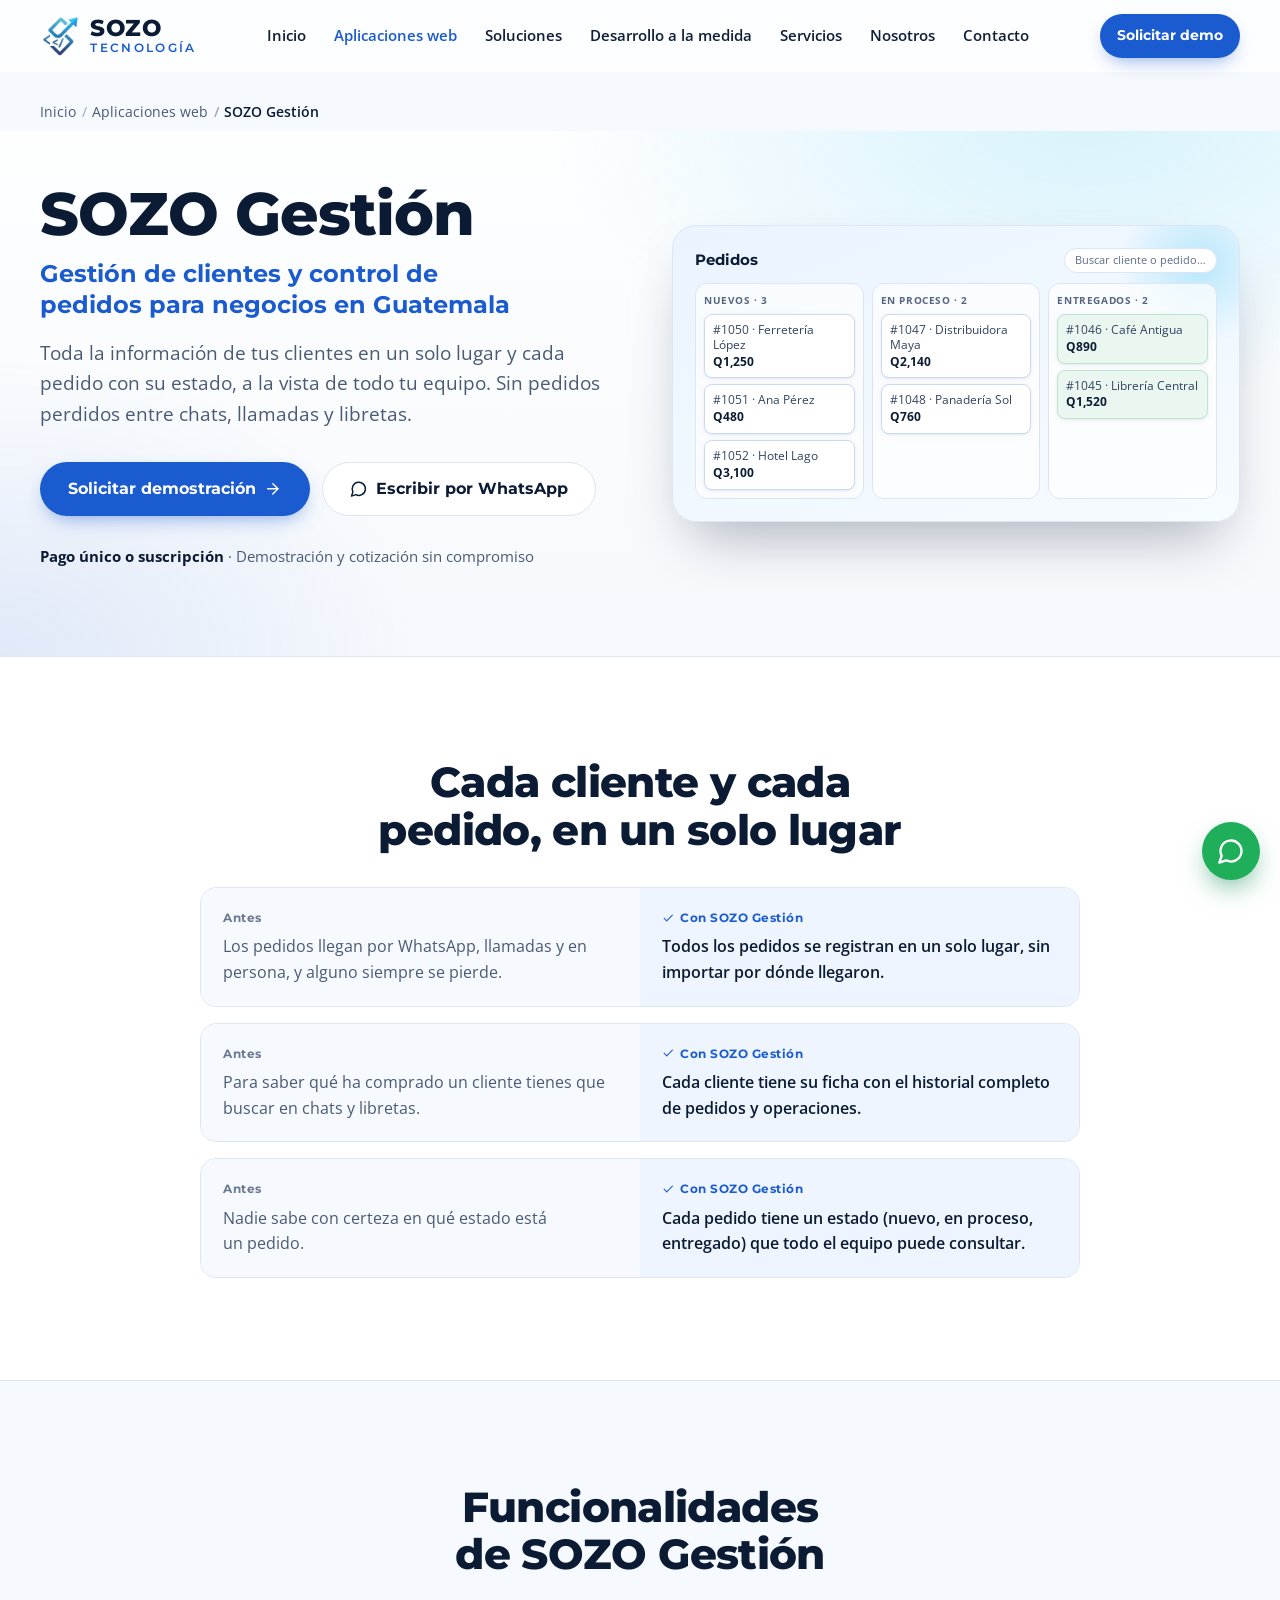
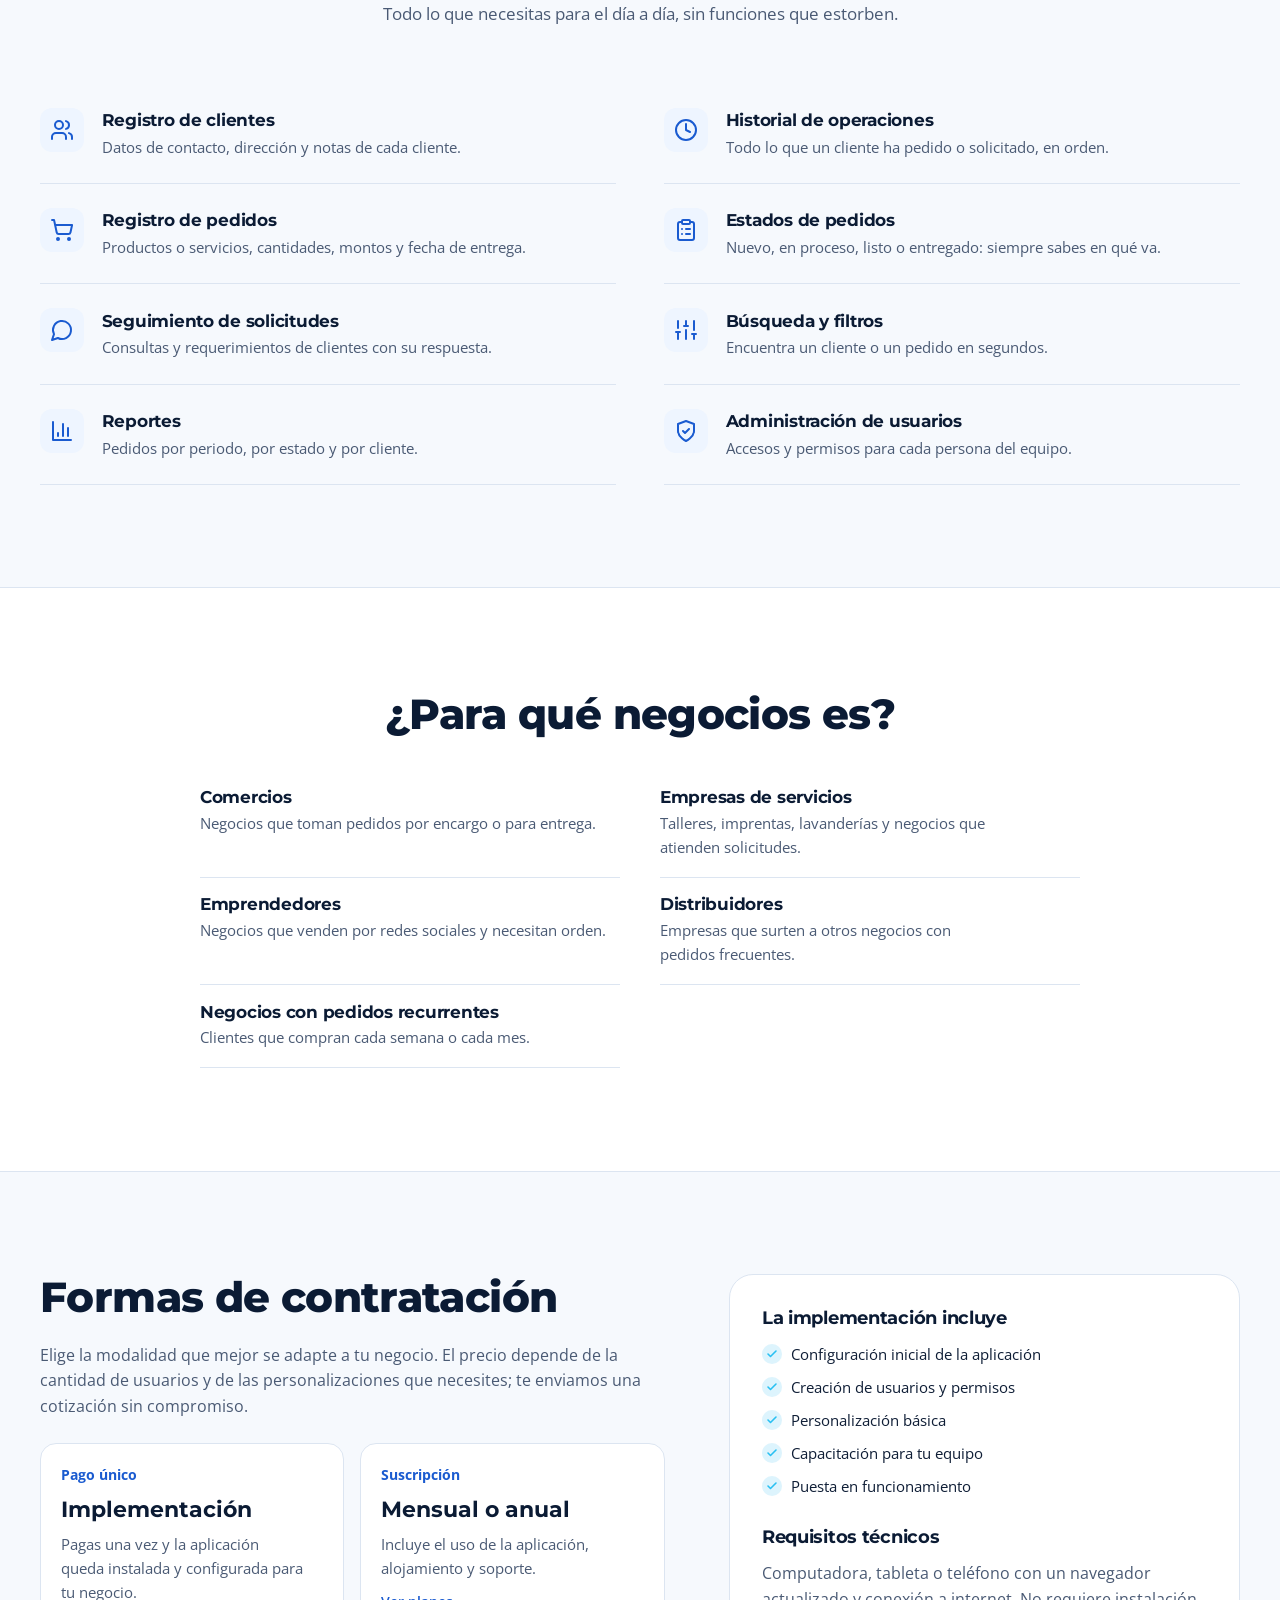
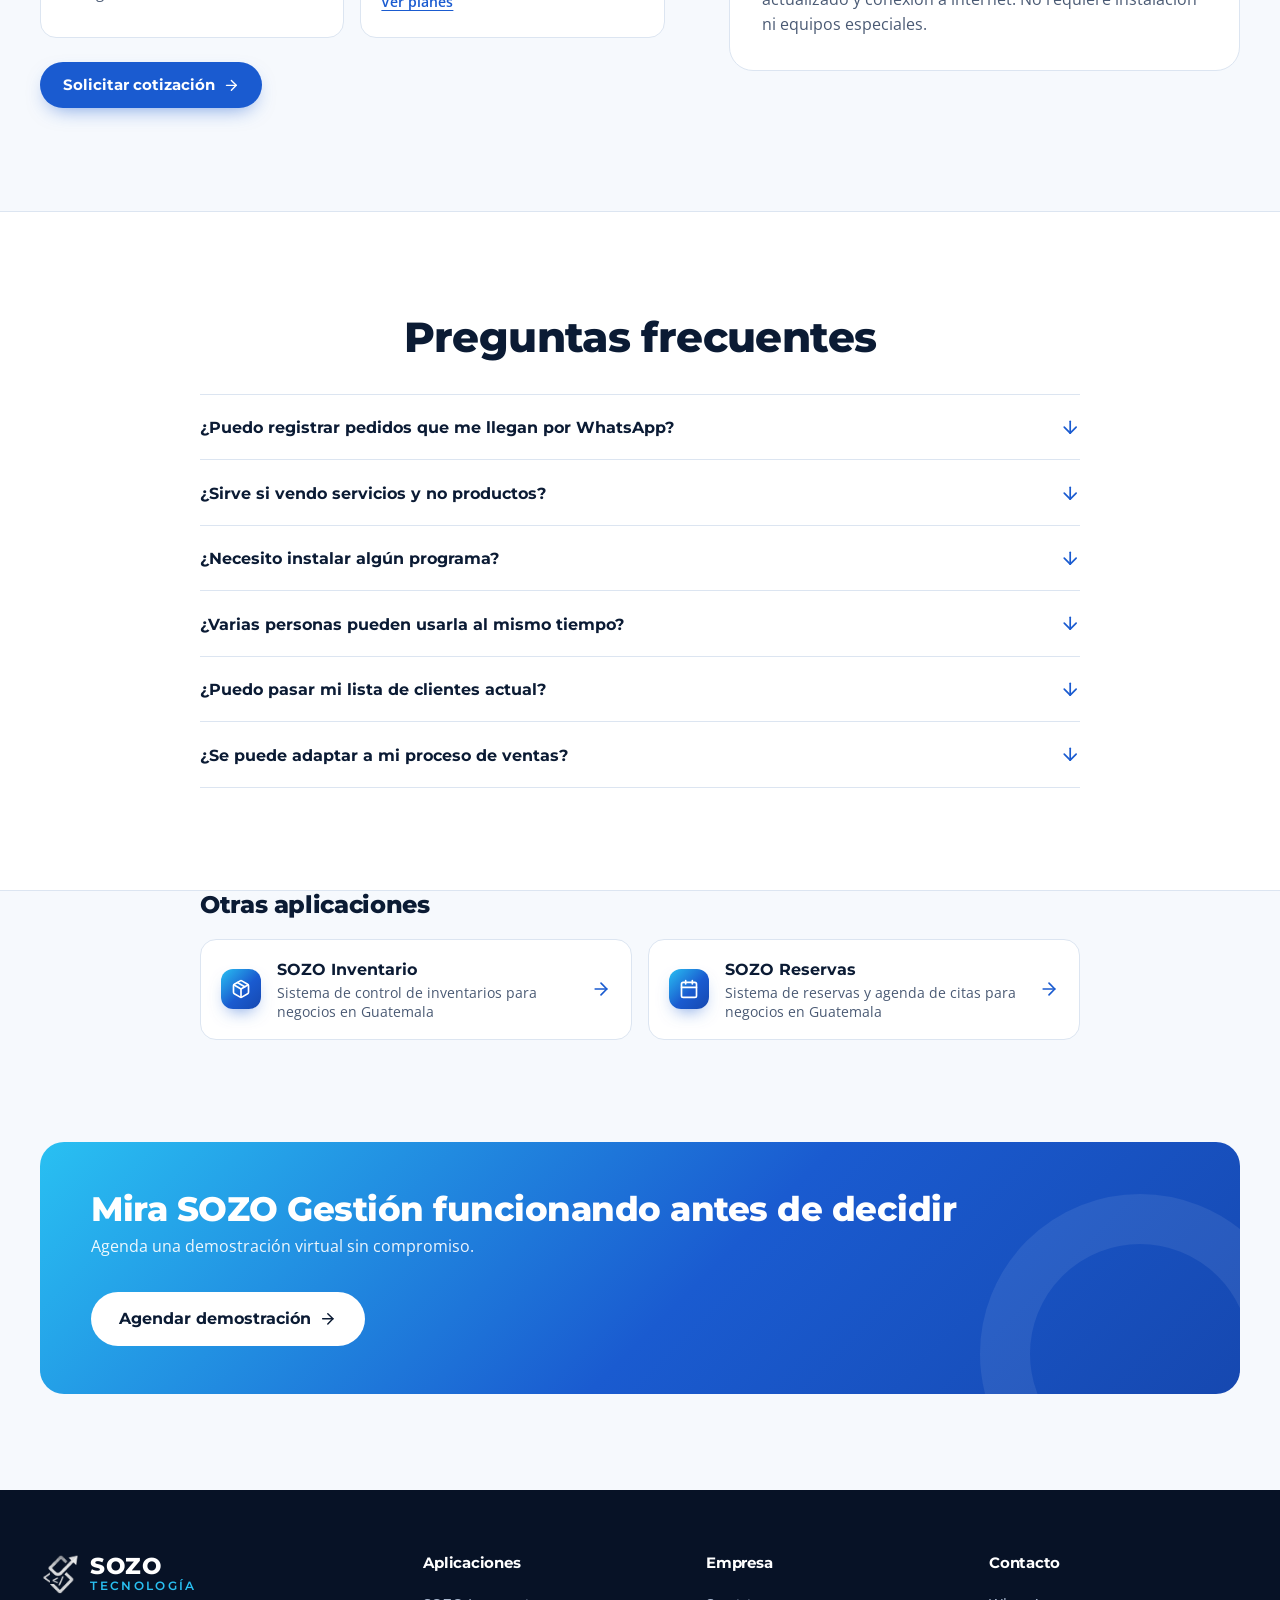
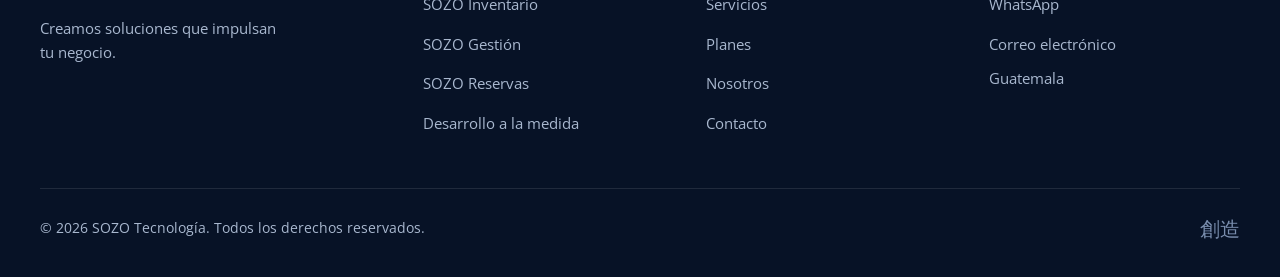
==== commit 131061f8: "Quitar precios publicados de la web" ====
--- a/aplicaciones/gestion/index.html
+++ b/aplicaciones/gestion/index.html
@@ -3,8 +3,8 @@
 <head>
   <meta charset="utf-8">
   <meta name="viewport" content="width=device-width, initial-scale=1">
-  <title>SOZO Gestión | Gestión de clientes y control de pedidos en Guatemala</title>
-  <meta name="description" content="Centraliza la información de tus clientes y da seguimiento a cada pedido, desde que entra hasta que se entrega. Implementación desde Q2,500 en Guatemala.">
+  <title>SOZO Gestión | Control de clientes y pedidos en Guatemala</title>
+  <meta name="description" content="Centraliza la información de tus clientes y da seguimiento a cada pedido, desde que entra hasta que se entrega. Implementación y soporte en Guatemala.">
   <link rel="canonical" href="https://sazosoluciones.github.io/sozo-tecnologia/aplicaciones/gestion/">
   <meta name="robots" content="index, follow">
   <meta name="theme-color" content="#FFFFFF">
@@ -13,14 +13,14 @@
   <meta property="og:site_name" content="SOZO Tecnología">
   <meta property="og:url" content="https://sazosoluciones.github.io/sozo-tecnologia/aplicaciones/gestion/">
   <meta property="og:title" content="SOZO Gestión: Gestión de clientes y control de pedidos para negocios en Guatemala">
-  <meta property="og:description" content="Centraliza la información de tus clientes y da seguimiento a cada pedido, desde que entra hasta que se entrega. Implementación desde Q2,500 en Guatemala.">
+  <meta property="og:description" content="Centraliza la información de tus clientes y da seguimiento a cada pedido, desde que entra hasta que se entrega. Implementación y soporte en Guatemala.">
   <meta property="og:image" content="https://sazosoluciones.github.io/sozo-tecnologia/assets/og-image.jpg">
   <meta property="og:image:width" content="1200">
   <meta property="og:image:height" content="630">
   <meta property="og:image:alt" content="Logo de SOZO Tecnología: aplicaciones web para negocios en Guatemala">
   <meta name="twitter:card" content="summary_large_image">
-  <meta name="twitter:title" content="SOZO Gestión | Gestión de clientes y control de pedidos en Guatemala">
-  <meta name="twitter:description" content="Centraliza la información de tus clientes y da seguimiento a cada pedido, desde que entra hasta que se entrega. Implementación desde Q2,500 en Guatemala.">
+  <meta name="twitter:title" content="SOZO Gestión | Control de clientes y pedidos en Guatemala">
+  <meta name="twitter:description" content="Centraliza la información de tus clientes y da seguimiento a cada pedido, desde que entra hasta que se entrega. Implementación y soporte en Guatemala.">
   <meta name="twitter:image" content="https://sazosoluciones.github.io/sozo-tecnologia/assets/og-image.jpg">
   <link rel="icon" href="../../assets/favicon.ico" sizes="any">
   <link rel="icon" type="image/png" sizes="32x32" href="../../assets/favicon-32.png">
@@ -38,7 +38,7 @@
       "@type": "SoftwareApplication",
       "@id": "https://sazosoluciones.github.io/sozo-tecnologia/aplicaciones/gestion/#aplicacion",
       "name": "SOZO Gestión",
-      "description": "Centraliza la información de tus clientes y da seguimiento a cada pedido, desde que entra hasta que se entrega. Implementación desde Q2,500 en Guatemala.",
+      "description": "Centraliza la información de tus clientes y da seguimiento a cada pedido, desde que entra hasta que se entrega. Implementación y soporte en Guatemala.",
       "url": "https://sazosoluciones.github.io/sozo-tecnologia/aplicaciones/gestion/",
       "applicationCategory": "BusinessApplication",
       "operatingSystem": "Navegador web",
@@ -54,14 +54,6 @@
         "Reportes",
         "Administración de usuarios"
       ],
-      "offers": {
-        "@type": "AggregateOffer",
-        "priceCurrency": "GTQ",
-        "lowPrice": 2500,
-        "highPrice": 5000,
-        "description": "Precio de implementación. También disponible por suscripción mensual desde Q150.",
-        "areaServed": "GT"
-      },
       "provider": {
         "@id": "https://sazosoluciones.github.io/sozo-tecnologia/#empresa"
       }
@@ -141,7 +133,7 @@
           "name": "¿Puedo pasar mi lista de clientes actual?",
           "acceptedAnswer": {
             "@type": "Answer",
-            "text": "Sí. Con el servicio de carga inicial de datos, desde Q500, cargamos tus clientes para que empieces con la información completa."
+            "text": "Sí. Con el servicio de carga inicial de datos cargamos tus clientes para que empieces con la información completa."
           }
         },
         {
@@ -149,7 +141,7 @@
           "name": "¿Se puede adaptar a mi proceso de ventas?",
           "acceptedAnswer": {
             "@type": "Answer",
-            "text": "Sí. Podemos ajustar estados, campos y reportes, o agregar módulos como personalización, con precios desde Q500 según el alcance."
+            "text": "Sí. Podemos ajustar estados, campos y reportes, o agregar módulos como personalización, y te cotizamos según el alcance."
           }
         }
       ]
@@ -251,7 +243,7 @@
           <a class="btn btn-primary btn-lg" href="../../?solicitud=demo&amp;app=gestion#contacto">Solicitar demostración <svg class="icon" aria-hidden="true"><use href="#i-arrow"/></svg></a>
           <a class="btn btn-ghost btn-lg js-wa" href="https://wa.me/50256907669" target="_blank" rel="noopener"><svg class="icon" aria-hidden="true"><use href="#i-chat"/></svg> Escribir por WhatsApp</a>
         </div>
-        <p class="price-line">Implementación desde <strong>Q2,500</strong> · Suscripción desde <strong>Q150 al mes</strong></p>
+        <p class="price-line"><strong>Pago único o suscripción</strong> · Demostración y cotización sin compromiso</p>
       </div>
       <div class="app-hero-visual">
 <div class="app-shot lg shot-orders" aria-hidden="true">
@@ -321,16 +313,18 @@
   <section class="section" aria-labelledby="t-precio">
     <div class="container price-grid">
       <div>
-        <h2 id="t-precio">Precio e implementación</h2>
-        <p class="muted">Elige pagar una sola vez por la implementación o usar la aplicación con una suscripción mensual o anual. El precio final depende de la cantidad de usuarios y de las personalizaciones, y lo confirmamos en la cotización.</p>
+        <h2 id="t-precio">Formas de contratación</h2>
+        <p class="muted">Elige la modalidad que mejor se adapte a tu negocio. El precio depende de la cantidad de usuarios y de las personalizaciones que necesites; te enviamos una cotización sin compromiso.</p>
         <div class="price-boxes">
           <div class="price-box">
-            <span>Implementación (pago único)</span>
-            <b>Q2,500 – Q5,000</b>
+            <span>Pago único</span>
+            <b>Implementación</b>
+            <p>Pagas una vez y la aplicación queda instalada y configurada para tu negocio.</p>
           </div>
           <div class="price-box">
             <span>Suscripción</span>
-            <b>Desde Q150<small>/mes</small></b>
+            <b>Mensual o anual</b>
+            <p>Incluye el uso de la aplicación, alojamiento y soporte.</p>
             <a href="../../#planes">Ver planes</a>
           </div>
         </div>
@@ -377,11 +371,11 @@
         </details>
         <details class="faq-item">
           <summary>¿Puedo pasar mi lista de clientes actual?<svg class="icon faq-chev" aria-hidden="true"><use href="#i-arrow"/></svg></summary>
-          <p>Sí. Con el servicio de carga inicial de datos, desde Q500, cargamos tus clientes para que empieces con la información completa.</p>
+          <p>Sí. Con el servicio de carga inicial de datos cargamos tus clientes para que empieces con la información completa.</p>
         </details>
         <details class="faq-item">
           <summary>¿Se puede adaptar a mi proceso de ventas?<svg class="icon faq-chev" aria-hidden="true"><use href="#i-arrow"/></svg></summary>
-          <p>Sí. Podemos ajustar estados, campos y reportes, o agregar módulos como personalización, con precios desde Q500 según el alcance.</p>
+          <p>Sí. Podemos ajustar estados, campos y reportes, o agregar módulos como personalización, y te cotizamos según el alcance.</p>
         </details>
       </div>
     </div>
--- a/styles.css
+++ b/styles.css
@@ -660,3 +660,9 @@
 .other-arrow { margin-left: auto; color: var(--blue-600); }
 @media (max-width: 640px) { .other-list { grid-template-columns: 1fr; } }
 @media (prefers-reduced-motion: reduce) { .other-app:hover { transform: none; } .faq-chev { transition: none; } }
+
+/* Sin precios publicados */
+.price-text { font-size: 1rem; font-weight: 700; }
+.custom-includes { margin: 1.75rem 0 1rem; }
+.plan-for { margin-bottom: 1.5rem; }
+.price-box p { margin: 0; color: var(--text-muted); font-size: .93rem; }
